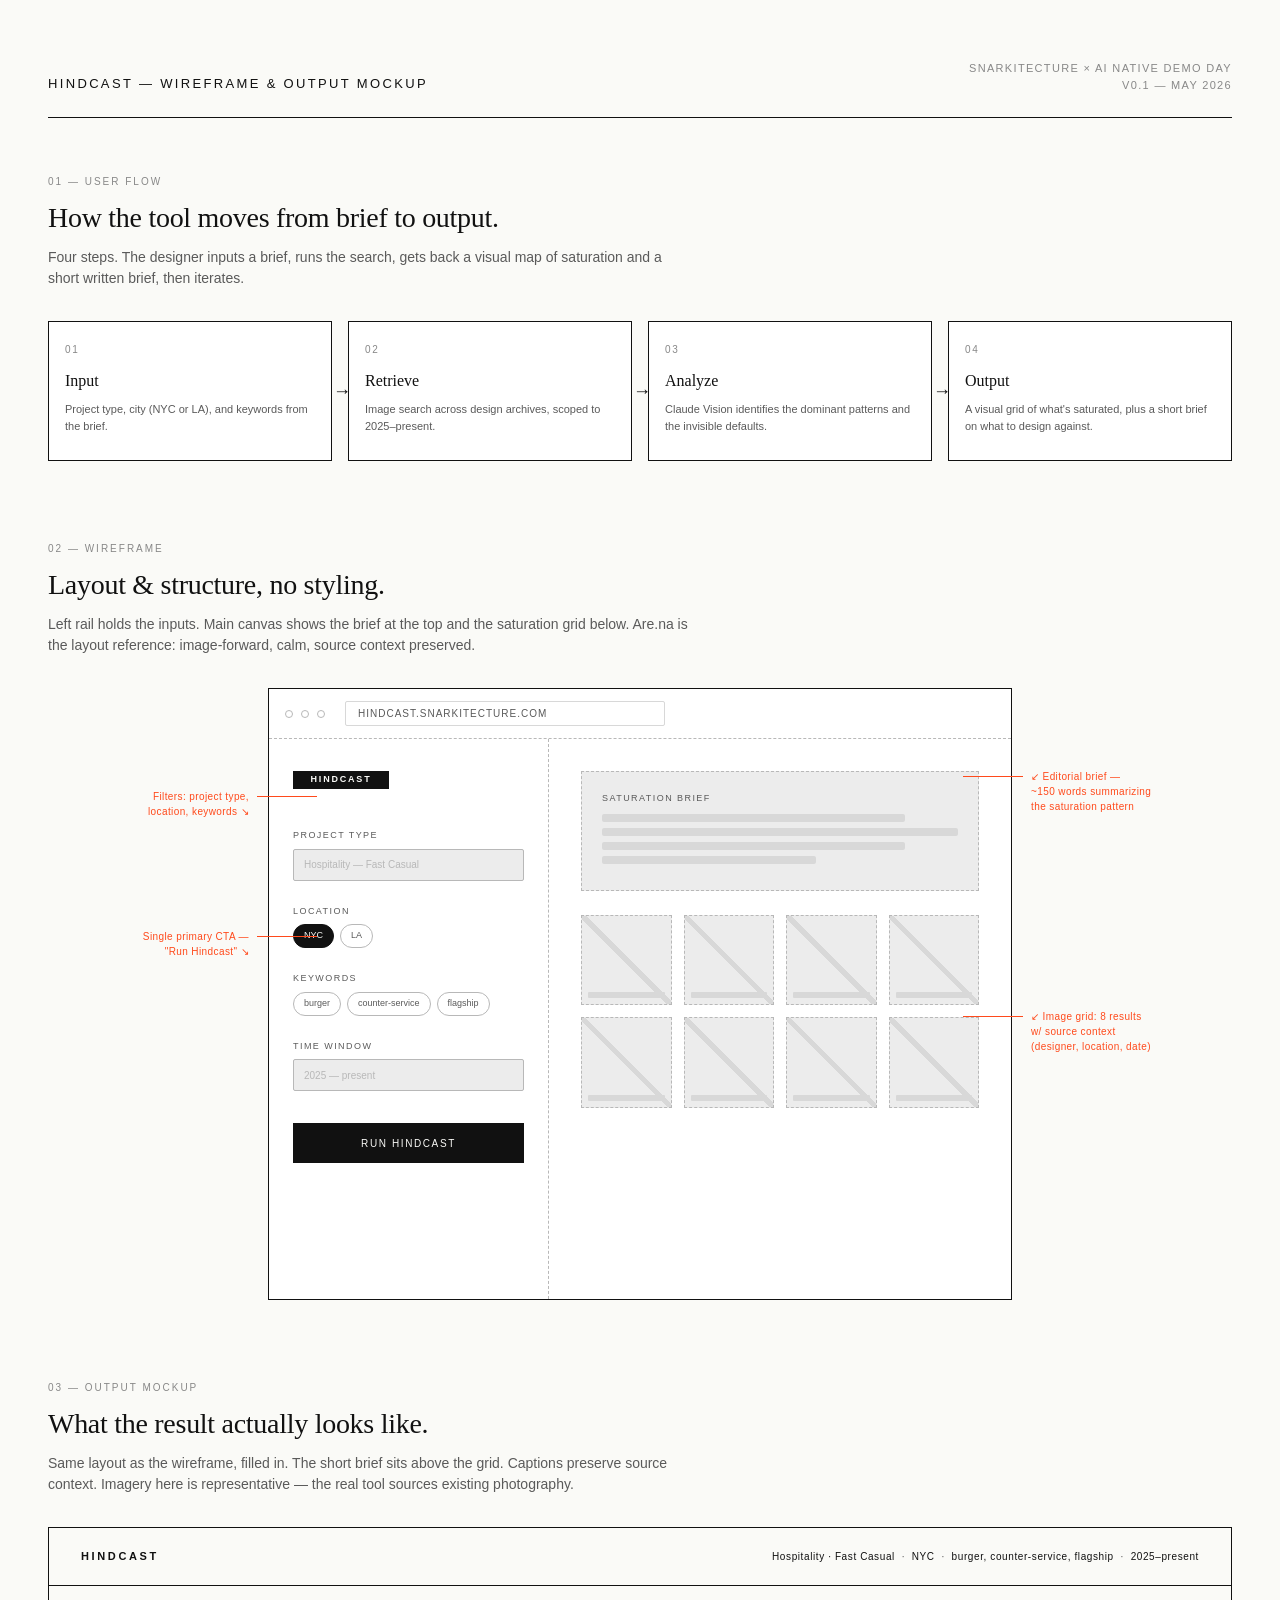
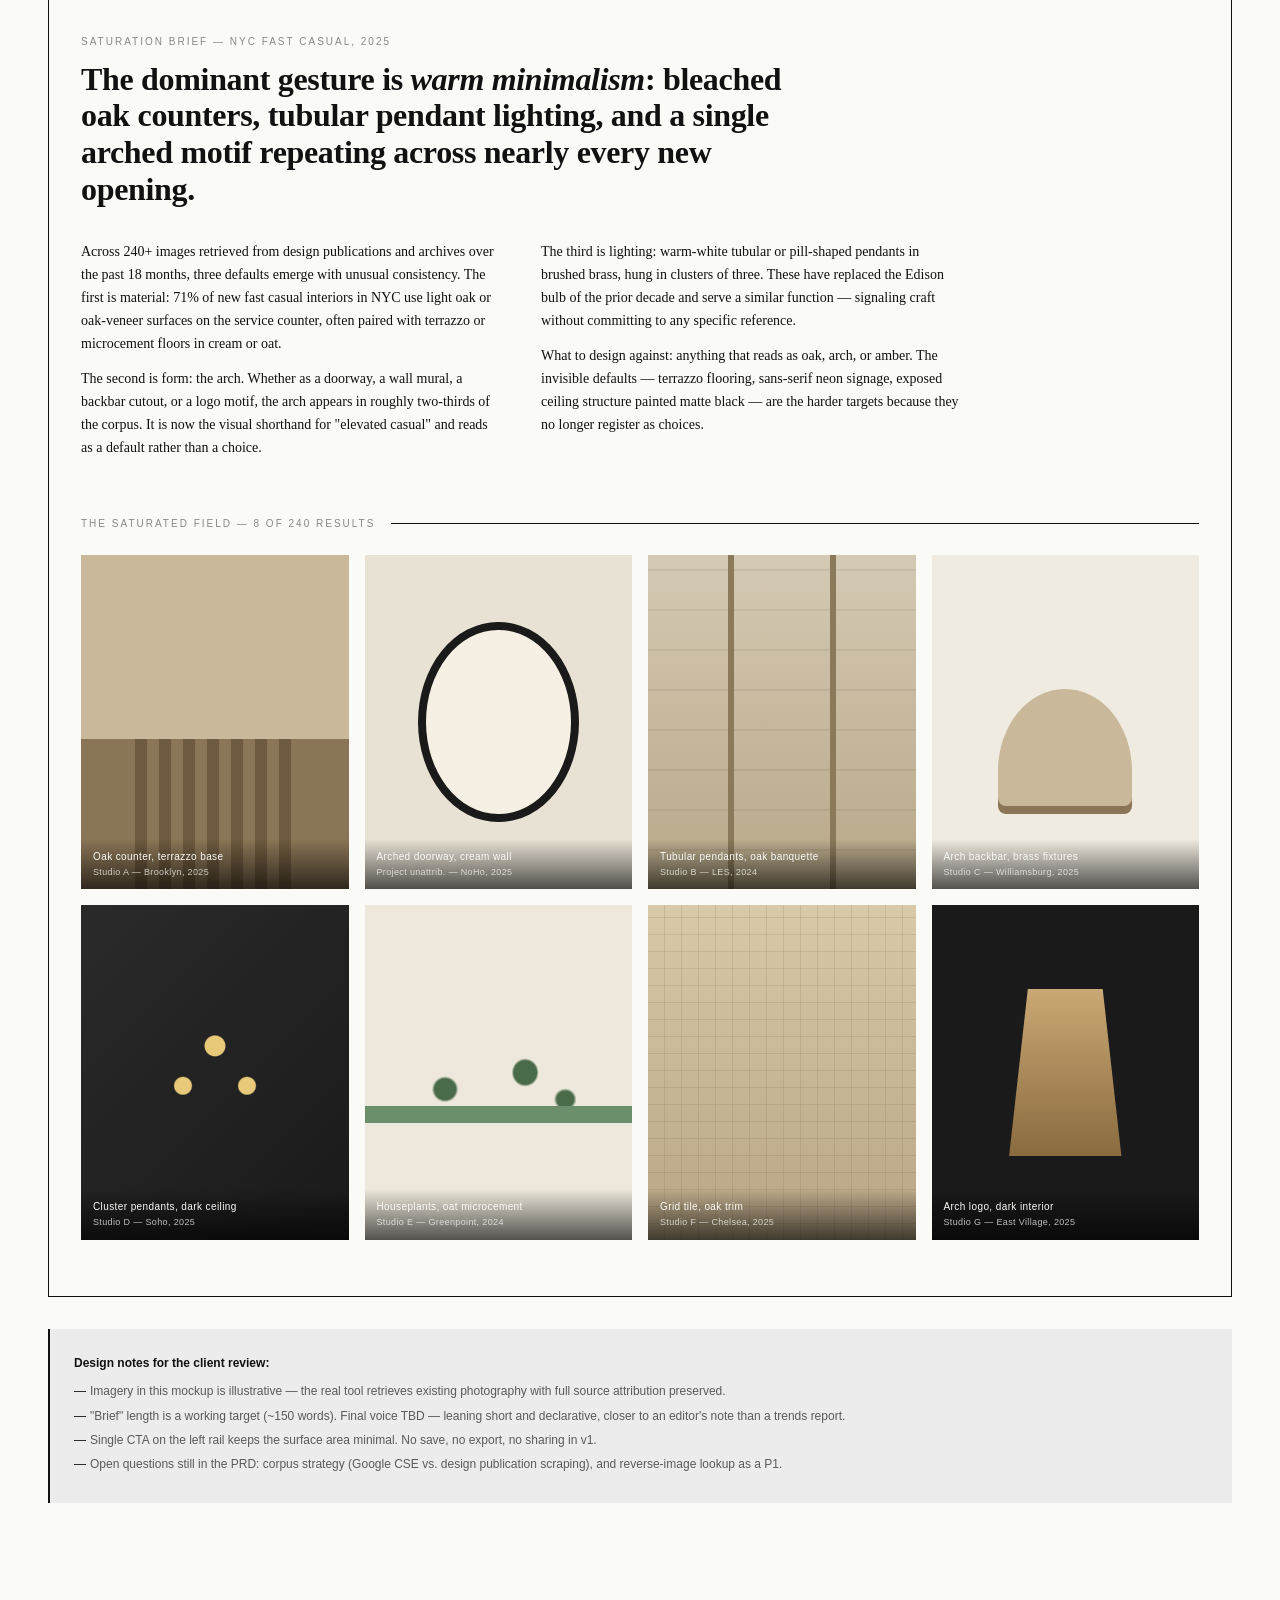
==== docs/wireframe.html @ 5408ac66 "feat: scaffold React/Vite frontend and add wireframe doc - Vite + TypeScript project in frontend/ - " ====
<!DOCTYPE html>
<html lang="en">
<head>
<meta charset="UTF-8">
<meta name="viewport" content="width=device-width, initial-scale=1.0">
<title>Hindcast — Wireframe & Output Mockup</title>
<style>
  :root {
    --ink: #111;
    --paper: #fafaf7;
    --line: #111;
    --muted: #888;
    --grey-1: #ececec;
    --grey-2: #d8d8d8;
    --grey-3: #b8b8b8;
    --grey-4: #5a5a5a;
    --accent: #ff4a1c;
  }

  * { box-sizing: border-box; margin: 0; padding: 0; }

  body {
    font-family: 'Times New Roman', Times, serif;
    background: var(--paper);
    color: var(--ink);
    line-height: 1.5;
    padding: 60px 48px 120px;
    max-width: 1280px;
    margin: 0 auto;
  }

  /* Document header */
  .doc-header {
    border-bottom: 1px solid var(--ink);
    padding-bottom: 24px;
    margin-bottom: 56px;
    display: flex;
    justify-content: space-between;
    align-items: flex-end;
  }

  .doc-title {
    font-size: 13px;
    text-transform: uppercase;
    letter-spacing: 0.18em;
    font-family: 'Helvetica Neue', Helvetica, Arial, sans-serif;
  }

  .doc-meta {
    font-size: 11px;
    text-transform: uppercase;
    letter-spacing: 0.12em;
    color: var(--muted);
    font-family: 'Helvetica Neue', Helvetica, Arial, sans-serif;
    text-align: right;
  }

  /* Section header */
  .section {
    margin-bottom: 80px;
  }

  .section-label {
    font-family: 'Helvetica Neue', Helvetica, Arial, sans-serif;
    font-size: 10px;
    text-transform: uppercase;
    letter-spacing: 0.2em;
    color: var(--muted);
    margin-bottom: 8px;
  }

  .section-title {
    font-size: 28px;
    font-weight: 400;
    margin-bottom: 8px;
    letter-spacing: -0.01em;
  }

  .section-desc {
    font-size: 14px;
    color: var(--grey-4);
    margin-bottom: 32px;
    max-width: 640px;
    font-family: 'Helvetica Neue', Helvetica, Arial, sans-serif;
  }

  /* ============ WIREFRAME (low-fi) ============ */
  .wireframe {
    border: 1px solid var(--ink);
    background: #fff;
    position: relative;
  }

  .wf-chrome {
    padding: 12px 16px;
    border-bottom: 1px dashed var(--grey-3);
    display: flex;
    align-items: center;
    gap: 8px;
    font-family: 'Helvetica Neue', Helvetica, Arial, sans-serif;
    font-size: 10px;
    color: var(--muted);
    letter-spacing: 0.1em;
    text-transform: uppercase;
  }

  .wf-dot {
    width: 8px;
    height: 8px;
    border: 1px solid var(--grey-3);
    border-radius: 50%;
  }

  .wf-url {
    margin-left: 12px;
    padding: 4px 12px;
    border: 1px solid var(--grey-2);
    border-radius: 2px;
    color: var(--grey-4);
    flex: 1;
    max-width: 320px;
  }

  .wf-body {
    display: grid;
    grid-template-columns: 280px 1fr;
    min-height: 560px;
  }

  /* Sidebar */
  .wf-sidebar {
    border-right: 1px dashed var(--grey-3);
    padding: 32px 24px;
  }

  .wf-logo {
    width: 96px;
    height: 18px;
    background: var(--ink);
    margin-bottom: 40px;
    position: relative;
  }

  .wf-logo::after {
    content: 'HINDCAST';
    position: absolute;
    inset: 0;
    display: flex;
    align-items: center;
    justify-content: center;
    color: var(--paper);
    font-family: 'Helvetica Neue', Helvetica, Arial, sans-serif;
    font-size: 9px;
    letter-spacing: 0.2em;
    font-weight: 700;
  }

  .wf-field {
    margin-bottom: 24px;
  }

  .wf-label {
    font-family: 'Helvetica Neue', Helvetica, Arial, sans-serif;
    font-size: 9px;
    text-transform: uppercase;
    letter-spacing: 0.16em;
    color: var(--grey-4);
    margin-bottom: 6px;
  }

  .wf-input {
    height: 32px;
    border: 1px solid var(--grey-3);
    background: var(--grey-1);
    border-radius: 2px;
    display: flex;
    align-items: center;
    padding: 0 10px;
    font-family: 'Helvetica Neue', Helvetica, Arial, sans-serif;
    font-size: 10px;
    color: var(--grey-3);
  }

  .wf-pills {
    display: flex;
    gap: 6px;
    flex-wrap: wrap;
  }

  .wf-pill {
    height: 24px;
    padding: 0 10px;
    border: 1px solid var(--grey-3);
    border-radius: 12px;
    display: flex;
    align-items: center;
    font-family: 'Helvetica Neue', Helvetica, Arial, sans-serif;
    font-size: 9px;
    color: var(--grey-4);
    background: #fff;
  }

  .wf-pill.active {
    background: var(--ink);
    color: var(--paper);
    border-color: var(--ink);
  }

  .wf-button {
    margin-top: 32px;
    height: 40px;
    background: var(--ink);
    color: var(--paper);
    display: flex;
    align-items: center;
    justify-content: center;
    font-family: 'Helvetica Neue', Helvetica, Arial, sans-serif;
    font-size: 10px;
    text-transform: uppercase;
    letter-spacing: 0.16em;
  }

  /* Main canvas */
  .wf-main {
    padding: 32px;
  }

  .wf-brief {
    border: 1px dashed var(--grey-3);
    background: var(--grey-1);
    padding: 20px;
    margin-bottom: 24px;
  }

  .wf-brief-label {
    font-family: 'Helvetica Neue', Helvetica, Arial, sans-serif;
    font-size: 9px;
    text-transform: uppercase;
    letter-spacing: 0.16em;
    color: var(--grey-4);
    margin-bottom: 8px;
  }

  .wf-line {
    height: 8px;
    background: var(--grey-2);
    border-radius: 2px;
    margin-bottom: 6px;
  }

  .wf-line.short { width: 60%; }
  .wf-line.med { width: 85%; }

  .wf-grid {
    display: grid;
    grid-template-columns: repeat(4, 1fr);
    gap: 12px;
  }

  .wf-tile {
    aspect-ratio: 1 / 1;
    background: var(--grey-1);
    border: 1px dashed var(--grey-3);
    position: relative;
    display: flex;
    align-items: center;
    justify-content: center;
  }

  .wf-tile::before {
    content: '';
    position: absolute;
    inset: 0;
    background-image: linear-gradient(45deg, transparent 48%, var(--grey-2) 48%, var(--grey-2) 52%, transparent 52%);
  }

  .wf-tile-caption {
    position: absolute;
    bottom: 6px;
    left: 6px;
    right: 6px;
    height: 6px;
    background: var(--grey-2);
    border-radius: 1px;
    z-index: 1;
  }

  /* Annotations */
  .annotation {
    position: absolute;
    font-family: 'Helvetica Neue', Helvetica, Arial, sans-serif;
    font-size: 10px;
    color: var(--accent);
    letter-spacing: 0.04em;
    pointer-events: none;
  }

  .annotation::before {
    content: '';
    position: absolute;
    background: var(--accent);
  }

  .ann-1 {
    top: 100px;
    left: -180px;
    width: 160px;
    text-align: right;
  }

  .ann-1::before {
    width: 60px;
    height: 1px;
    right: -68px;
    top: 7px;
  }

  .ann-2 {
    top: 240px;
    left: -180px;
    width: 160px;
    text-align: right;
  }

  .ann-2::before {
    width: 60px;
    height: 1px;
    right: -68px;
    top: 7px;
  }

  .ann-3 {
    top: 80px;
    right: -200px;
    width: 180px;
  }

  .ann-3::before {
    width: 60px;
    height: 1px;
    left: -68px;
    top: 7px;
  }

  .ann-4 {
    top: 320px;
    right: -200px;
    width: 180px;
  }

  .ann-4::before {
    width: 60px;
    height: 1px;
    left: -68px;
    top: 7px;
  }

  .wireframe-wrap {
    position: relative;
    padding: 0 220px;
  }

  /* ============ FLOW DIAGRAM ============ */
  .flow {
    display: grid;
    grid-template-columns: repeat(4, 1fr);
    gap: 16px;
    margin-bottom: 24px;
  }

  .flow-step {
    border: 1px solid var(--ink);
    padding: 20px 16px;
    background: #fff;
    position: relative;
    min-height: 140px;
  }

  .flow-num {
    font-family: 'Helvetica Neue', Helvetica, Arial, sans-serif;
    font-size: 10px;
    letter-spacing: 0.16em;
    color: var(--muted);
    margin-bottom: 12px;
  }

  .flow-title {
    font-size: 16px;
    margin-bottom: 8px;
    font-weight: 400;
  }

  .flow-desc {
    font-family: 'Helvetica Neue', Helvetica, Arial, sans-serif;
    font-size: 11px;
    color: var(--grey-4);
    line-height: 1.5;
  }

  .flow-step:not(:last-child)::after {
    content: '→';
    position: absolute;
    right: -14px;
    top: 50%;
    transform: translateY(-50%);
    font-size: 18px;
    background: var(--paper);
    width: 12px;
    text-align: center;
    z-index: 1;
    color: var(--ink);
  }

  /* ============ MOCKUP (hi-fi output) ============ */
  .mockup {
    border: 1px solid var(--ink);
    background: var(--paper);
  }

  .mock-header {
    display: flex;
    justify-content: space-between;
    align-items: center;
    padding: 20px 32px;
    border-bottom: 1px solid var(--ink);
  }

  .mock-logo {
    font-family: 'Helvetica Neue', Helvetica, Arial, sans-serif;
    font-size: 11px;
    letter-spacing: 0.24em;
    font-weight: 700;
  }

  .mock-query {
    font-family: 'Helvetica Neue', Helvetica, Arial, sans-serif;
    font-size: 10px;
    color: var(--grey-4);
    letter-spacing: 0.06em;
  }

  .mock-query span {
    color: var(--ink);
  }

  .mock-body {
    padding: 48px 32px 56px;
  }

  .mock-eyebrow {
    font-family: 'Helvetica Neue', Helvetica, Arial, sans-serif;
    font-size: 10px;
    text-transform: uppercase;
    letter-spacing: 0.2em;
    color: var(--muted);
    margin-bottom: 12px;
  }

  .mock-headline {
    font-size: 32px;
    line-height: 1.15;
    max-width: 720px;
    margin-bottom: 32px;
    letter-spacing: -0.01em;
  }

  .mock-headline em {
    font-style: italic;
  }

  .mock-brief {
    columns: 2;
    column-gap: 40px;
    font-size: 14px;
    line-height: 1.65;
    color: var(--ink);
    margin-bottom: 56px;
    max-width: 880px;
  }

  .mock-brief p {
    margin-bottom: 12px;
    break-inside: avoid;
  }

  .mock-divider {
    display: flex;
    align-items: center;
    gap: 16px;
    margin-bottom: 24px;
  }

  .mock-divider-label {
    font-family: 'Helvetica Neue', Helvetica, Arial, sans-serif;
    font-size: 10px;
    text-transform: uppercase;
    letter-spacing: 0.2em;
    color: var(--muted);
    white-space: nowrap;
  }

  .mock-divider-line {
    flex: 1;
    height: 1px;
    background: var(--ink);
  }

  .mock-grid {
    display: grid;
    grid-template-columns: repeat(4, 1fr);
    gap: 16px;
  }

  .mock-tile {
    aspect-ratio: 4 / 5;
    position: relative;
    overflow: hidden;
    background: var(--grey-1);
  }

  .mock-tile-img {
    position: absolute;
    inset: 0;
  }

  /* Synthetic "saturation" images - representative architectural defaults */
  .tile-1 .mock-tile-img {
    background:
      linear-gradient(180deg, #c9b89a 0%, #c9b89a 55%, #8a7556 55%, #8a7556 100%),
      #c9b89a;
  }
  .tile-1 .mock-tile-img::after {
    content: '';
    position: absolute;
    bottom: 0; left: 20%; right: 20%; top: 55%;
    background: repeating-linear-gradient(90deg, #6e5a3e 0 12px, #8a7556 12px 24px);
  }

  .tile-2 .mock-tile-img {
    background: #e8e2d4;
  }
  .tile-2 .mock-tile-img::after {
    content: '';
    position: absolute;
    inset: 20%;
    border: 8px solid #1a1a1a;
    border-radius: 50%;
    background: #f5f0e3;
  }

  .tile-3 .mock-tile-img {
    background: linear-gradient(180deg, #d4c9b3 0%, #b8a888 100%);
  }
  .tile-3 .mock-tile-img::after {
    content: '';
    position: absolute;
    inset: 0;
    background:
      linear-gradient(90deg, transparent 30%, #8a7a5a 30%, #8a7a5a 32%, transparent 32%, transparent 68%, #8a7a5a 68%, #8a7a5a 70%, transparent 70%),
      repeating-linear-gradient(0deg, transparent 0 38px, rgba(0,0,0,0.06) 38px 40px);
  }

  .tile-4 .mock-tile-img {
    background: #f0ebe0;
  }
  .tile-4 .mock-tile-img::after {
    content: '';
    position: absolute;
    bottom: 25%; left: 25%; right: 25%; top: 40%;
    background: #c9b89a;
    border-radius: 50% 50% 8px 8px / 70% 70% 8px 8px;
    box-shadow: 0 8px 0 #8a7556;
  }

  .tile-5 .mock-tile-img {
    background: linear-gradient(135deg, #2a2a2a 0%, #1a1a1a 100%);
  }
  .tile-5 .mock-tile-img::after {
    content: '';
    position: absolute;
    inset: 30% 20%;
    background:
      radial-gradient(circle at 50% 30%, #e8c97a 0%, #e8c97a 8%, transparent 9%),
      radial-gradient(circle at 30% 60%, #e8c97a 0%, #e8c97a 6%, transparent 7%),
      radial-gradient(circle at 70% 60%, #e8c97a 0%, #e8c97a 6%, transparent 7%);
  }

  .tile-6 .mock-tile-img {
    background: #ede8db;
  }
  .tile-6 .mock-tile-img::after {
    content: '';
    position: absolute;
    inset: 0;
    background:
      linear-gradient(180deg, transparent 60%, #6b8e6b 60%, #6b8e6b 65%, transparent 65%),
      radial-gradient(ellipse at 30% 55%, #4a6b4a 0%, #4a6b4a 4%, transparent 5%),
      radial-gradient(ellipse at 60% 50%, #4a6b4a 0%, #4a6b4a 5%, transparent 6%),
      radial-gradient(ellipse at 75% 58%, #4a6b4a 0%, #4a6b4a 3%, transparent 4%);
  }

  .tile-7 .mock-tile-img {
    background: linear-gradient(180deg, #d8c9a8 0%, #b8a585 100%);
  }
  .tile-7 .mock-tile-img::after {
    content: '';
    position: absolute;
    inset: 0;
    background:
      repeating-linear-gradient(90deg, transparent 0 16px, rgba(110, 90, 62, 0.15) 16px 17px),
      repeating-linear-gradient(0deg, transparent 0 16px, rgba(110, 90, 62, 0.15) 16px 17px);
  }

  .tile-8 .mock-tile-img {
    background: #1a1a1a;
  }
  .tile-8 .mock-tile-img::after {
    content: '';
    position: absolute;
    inset: 25% 15%;
    background:
      linear-gradient(180deg, #c9a875 0%, #8a6b3e 100%);
    clip-path: polygon(20% 100%, 80% 100%, 70% 0%, 30% 0%);
  }

  .mock-caption {
    position: absolute;
    bottom: 0; left: 0; right: 0;
    padding: 10px 12px;
    background: linear-gradient(180deg, transparent 0%, rgba(0,0,0,0.65) 100%);
    color: var(--paper);
    font-family: 'Helvetica Neue', Helvetica, Arial, sans-serif;
  }

  .mock-caption-title {
    font-size: 10px;
    letter-spacing: 0.04em;
    margin-bottom: 2px;
  }

  .mock-caption-meta {
    font-size: 9px;
    opacity: 0.75;
    letter-spacing: 0.04em;
  }

  /* Notes */
  .notes {
    margin-top: 32px;
    padding: 24px;
    border-left: 2px solid var(--ink);
    background: var(--grey-1);
    font-family: 'Helvetica Neue', Helvetica, Arial, sans-serif;
    font-size: 12px;
    line-height: 1.7;
    color: var(--grey-4);
  }

  .notes b {
    color: var(--ink);
    font-weight: 600;
  }

  .notes ul {
    list-style: none;
    margin-top: 8px;
  }

  .notes li {
    padding-left: 16px;
    position: relative;
    margin-bottom: 4px;
  }

  .notes li::before {
    content: '—';
    position: absolute;
    left: 0;
    color: var(--ink);
  }

  @media (max-width: 880px) {
    body { padding: 32px 20px 80px; }
    .wireframe-wrap { padding: 0; }
    .annotation { display: none; }
    .wf-body { grid-template-columns: 1fr; }
    .wf-sidebar { border-right: none; border-bottom: 1px dashed var(--grey-3); }
    .wf-grid, .mock-grid { grid-template-columns: repeat(2, 1fr); }
    .flow { grid-template-columns: 1fr; }
    .flow-step:not(:last-child)::after { content: '↓'; right: 50%; top: auto; bottom: -22px; transform: translateX(50%); }
    .mock-brief { columns: 1; }
    .mock-headline { font-size: 22px; }
  }
</style>
</head>
<body>

<header class="doc-header">
  <div class="doc-title">Hindcast — Wireframe &amp; Output Mockup</div>
  <div class="doc-meta">
    Snarkitecture × AI Native Demo Day<br>
    v0.1 — May 2026
  </div>
</header>

<!-- ============ FLOW ============ -->
<section class="section">
  <div class="section-label">01 — User Flow</div>
  <h2 class="section-title">How the tool moves from brief to output.</h2>
  <p class="section-desc">Four steps. The designer inputs a brief, runs the search, gets back a visual map of saturation and a short written brief, then iterates.</p>

  <div class="flow">
    <div class="flow-step">
      <div class="flow-num">01</div>
      <div class="flow-title">Input</div>
      <div class="flow-desc">Project type, city (NYC or LA), and keywords from the brief.</div>
    </div>
    <div class="flow-step">
      <div class="flow-num">02</div>
      <div class="flow-title">Retrieve</div>
      <div class="flow-desc">Image search across design archives, scoped to 2025–present.</div>
    </div>
    <div class="flow-step">
      <div class="flow-num">03</div>
      <div class="flow-title">Analyze</div>
      <div class="flow-desc">Claude Vision identifies the dominant patterns and the invisible defaults.</div>
    </div>
    <div class="flow-step">
      <div class="flow-num">04</div>
      <div class="flow-title">Output</div>
      <div class="flow-desc">A visual grid of what's saturated, plus a short brief on what to design against.</div>
    </div>
  </div>
</section>

<!-- ============ WIREFRAME ============ -->
<section class="section">
  <div class="section-label">02 — Wireframe</div>
  <h2 class="section-title">Layout &amp; structure, no styling.</h2>
  <p class="section-desc">Left rail holds the inputs. Main canvas shows the brief at the top and the saturation grid below. Are.na is the layout reference: image-forward, calm, source context preserved.</p>

  <div class="wireframe-wrap">
    <div class="wireframe">
      <div class="wf-chrome">
        <span class="wf-dot"></span>
        <span class="wf-dot"></span>
        <span class="wf-dot"></span>
        <span class="wf-url">hindcast.snarkitecture.com</span>
      </div>

      <div class="wf-body">
        <aside class="wf-sidebar">
          <div class="wf-logo"></div>

          <div class="wf-field">
            <div class="wf-label">Project Type</div>
            <div class="wf-input">Hospitality — Fast Casual</div>
          </div>

          <div class="wf-field">
            <div class="wf-label">Location</div>
            <div class="wf-pills">
              <span class="wf-pill active">NYC</span>
              <span class="wf-pill">LA</span>
            </div>
          </div>

          <div class="wf-field">
            <div class="wf-label">Keywords</div>
            <div class="wf-pills">
              <span class="wf-pill">burger</span>
              <span class="wf-pill">counter-service</span>
              <span class="wf-pill">flagship</span>
            </div>
          </div>

          <div class="wf-field">
            <div class="wf-label">Time Window</div>
            <div class="wf-input">2025 — present</div>
          </div>

          <div class="wf-button">Run Hindcast</div>
        </aside>

        <main class="wf-main">
          <div class="wf-brief">
            <div class="wf-brief-label">Saturation Brief</div>
            <div class="wf-line med"></div>
            <div class="wf-line"></div>
            <div class="wf-line med"></div>
            <div class="wf-line short"></div>
          </div>

          <div class="wf-grid">
            <div class="wf-tile"><div class="wf-tile-caption"></div></div>
            <div class="wf-tile"><div class="wf-tile-caption"></div></div>
            <div class="wf-tile"><div class="wf-tile-caption"></div></div>
            <div class="wf-tile"><div class="wf-tile-caption"></div></div>
            <div class="wf-tile"><div class="wf-tile-caption"></div></div>
            <div class="wf-tile"><div class="wf-tile-caption"></div></div>
            <div class="wf-tile"><div class="wf-tile-caption"></div></div>
            <div class="wf-tile"><div class="wf-tile-caption"></div></div>
          </div>
        </main>
      </div>

      <!-- Annotations -->
      <div class="annotation ann-1">Filters: project type,<br>location, keywords ↘</div>
      <div class="annotation ann-2">Single primary CTA —<br>"Run Hindcast" ↘</div>
      <div class="annotation ann-3">↙ Editorial brief —<br>~150 words summarizing<br>the saturation pattern</div>
      <div class="annotation ann-4">↙ Image grid: 8 results<br>w/ source context<br>(designer, location, date)</div>
    </div>
  </div>
</section>

<!-- ============ MOCKUP ============ -->
<section class="section">
  <div class="section-label">03 — Output Mockup</div>
  <h2 class="section-title">What the result actually looks like.</h2>
  <p class="section-desc">Same layout as the wireframe, filled in. The short brief sits above the grid. Captions preserve source context. Imagery here is representative — the real tool sources existing photography.</p>

  <div class="mockup">
    <div class="mock-header">
      <div class="mock-logo">HINDCAST</div>
      <div class="mock-query">
        <span>Hospitality · Fast Casual</span> &nbsp;·&nbsp;
        <span>NYC</span> &nbsp;·&nbsp;
        <span>burger, counter-service, flagship</span> &nbsp;·&nbsp;
        <span>2025–present</span>
      </div>
    </div>

    <div class="mock-body">
      <div class="mock-eyebrow">Saturation Brief — NYC Fast Casual, 2025</div>
      <h3 class="mock-headline">
        The dominant gesture is <em>warm minimalism</em>: bleached oak counters, tubular pendant lighting, and a single arched motif repeating across nearly every new opening.
      </h3>

      <div class="mock-brief">
        <p>Across 240+ images retrieved from design publications and archives over the past 18 months, three defaults emerge with unusual consistency. The first is material: 71% of new fast casual interiors in NYC use light oak or oak-veneer surfaces on the service counter, often paired with terrazzo or microcement floors in cream or oat.</p>
        <p>The second is form: the arch. Whether as a doorway, a wall mural, a backbar cutout, or a logo motif, the arch appears in roughly two-thirds of the corpus. It is now the visual shorthand for "elevated casual" and reads as a default rather than a choice.</p>
        <p>The third is lighting: warm-white tubular or pill-shaped pendants in brushed brass, hung in clusters of three. These have replaced the Edison bulb of the prior decade and serve a similar function — signaling craft without committing to any specific reference.</p>
        <p>What to design against: anything that reads as oak, arch, or amber. The invisible defaults — terrazzo flooring, sans-serif neon signage, exposed ceiling structure painted matte black — are the harder targets because they no longer register as choices.</p>
      </div>

      <div class="mock-divider">
        <span class="mock-divider-label">The Saturated Field — 8 of 240 results</span>
        <span class="mock-divider-line"></span>
      </div>

      <div class="mock-grid">
        <div class="mock-tile tile-1">
          <div class="mock-tile-img"></div>
          <div class="mock-caption">
            <div class="mock-caption-title">Oak counter, terrazzo base</div>
            <div class="mock-caption-meta">Studio A — Brooklyn, 2025</div>
          </div>
        </div>
        <div class="mock-tile tile-2">
          <div class="mock-tile-img"></div>
          <div class="mock-caption">
            <div class="mock-caption-title">Arched doorway, cream wall</div>
            <div class="mock-caption-meta">Project unattrib. — NoHo, 2025</div>
          </div>
        </div>
        <div class="mock-tile tile-3">
          <div class="mock-tile-img"></div>
          <div class="mock-caption">
            <div class="mock-caption-title">Tubular pendants, oak banquette</div>
            <div class="mock-caption-meta">Studio B — LES, 2024</div>
          </div>
        </div>
        <div class="mock-tile tile-4">
          <div class="mock-tile-img"></div>
          <div class="mock-caption">
            <div class="mock-caption-title">Arch backbar, brass fixtures</div>
            <div class="mock-caption-meta">Studio C — Williamsburg, 2025</div>
          </div>
        </div>
        <div class="mock-tile tile-5">
          <div class="mock-tile-img"></div>
          <div class="mock-caption">
            <div class="mock-caption-title">Cluster pendants, dark ceiling</div>
            <div class="mock-caption-meta">Studio D — Soho, 2025</div>
          </div>
        </div>
        <div class="mock-tile tile-6">
          <div class="mock-tile-img"></div>
          <div class="mock-caption">
            <div class="mock-caption-title">Houseplants, oat microcement</div>
            <div class="mock-caption-meta">Studio E — Greenpoint, 2024</div>
          </div>
        </div>
        <div class="mock-tile tile-7">
          <div class="mock-tile-img"></div>
          <div class="mock-caption">
            <div class="mock-caption-title">Grid tile, oak trim</div>
            <div class="mock-caption-meta">Studio F — Chelsea, 2025</div>
          </div>
        </div>
        <div class="mock-tile tile-8">
          <div class="mock-tile-img"></div>
          <div class="mock-caption">
            <div class="mock-caption-title">Arch logo, dark interior</div>
            <div class="mock-caption-meta">Studio G — East Village, 2025</div>
          </div>
        </div>
      </div>
    </div>
  </div>

  <div class="notes">
    <b>Design notes for the client review:</b>
    <ul>
      <li>Imagery in this mockup is illustrative — the real tool retrieves existing photography with full source attribution preserved.</li>
      <li>"Brief" length is a working target (~150 words). Final voice TBD — leaning short and declarative, closer to an editor's note than a trends report.</li>
      <li>Single CTA on the left rail keeps the surface area minimal. No save, no export, no sharing in v1.</li>
      <li>Open questions still in the PRD: corpus strategy (Google CSE vs. design publication scraping), and reverse-image lookup as a P1.</li>
    </ul>
  </div>
</section>

</body>
</html>
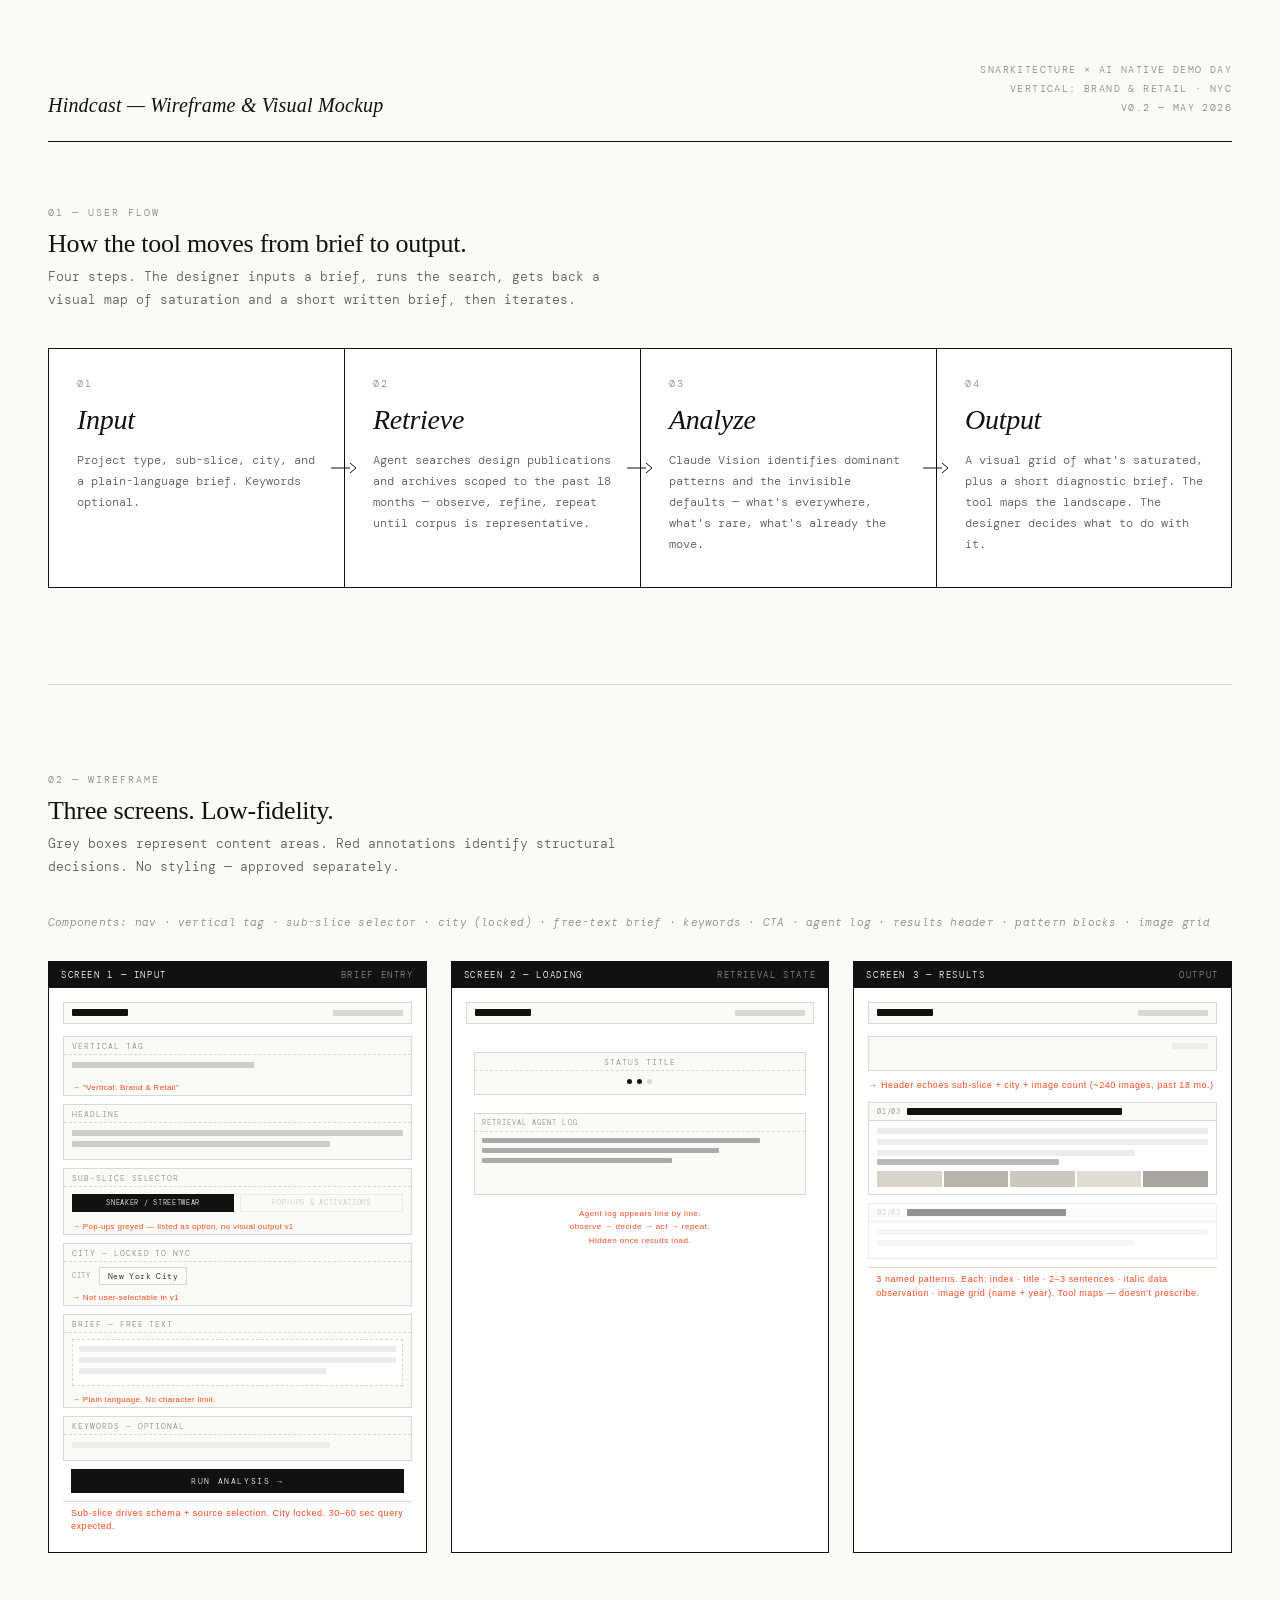
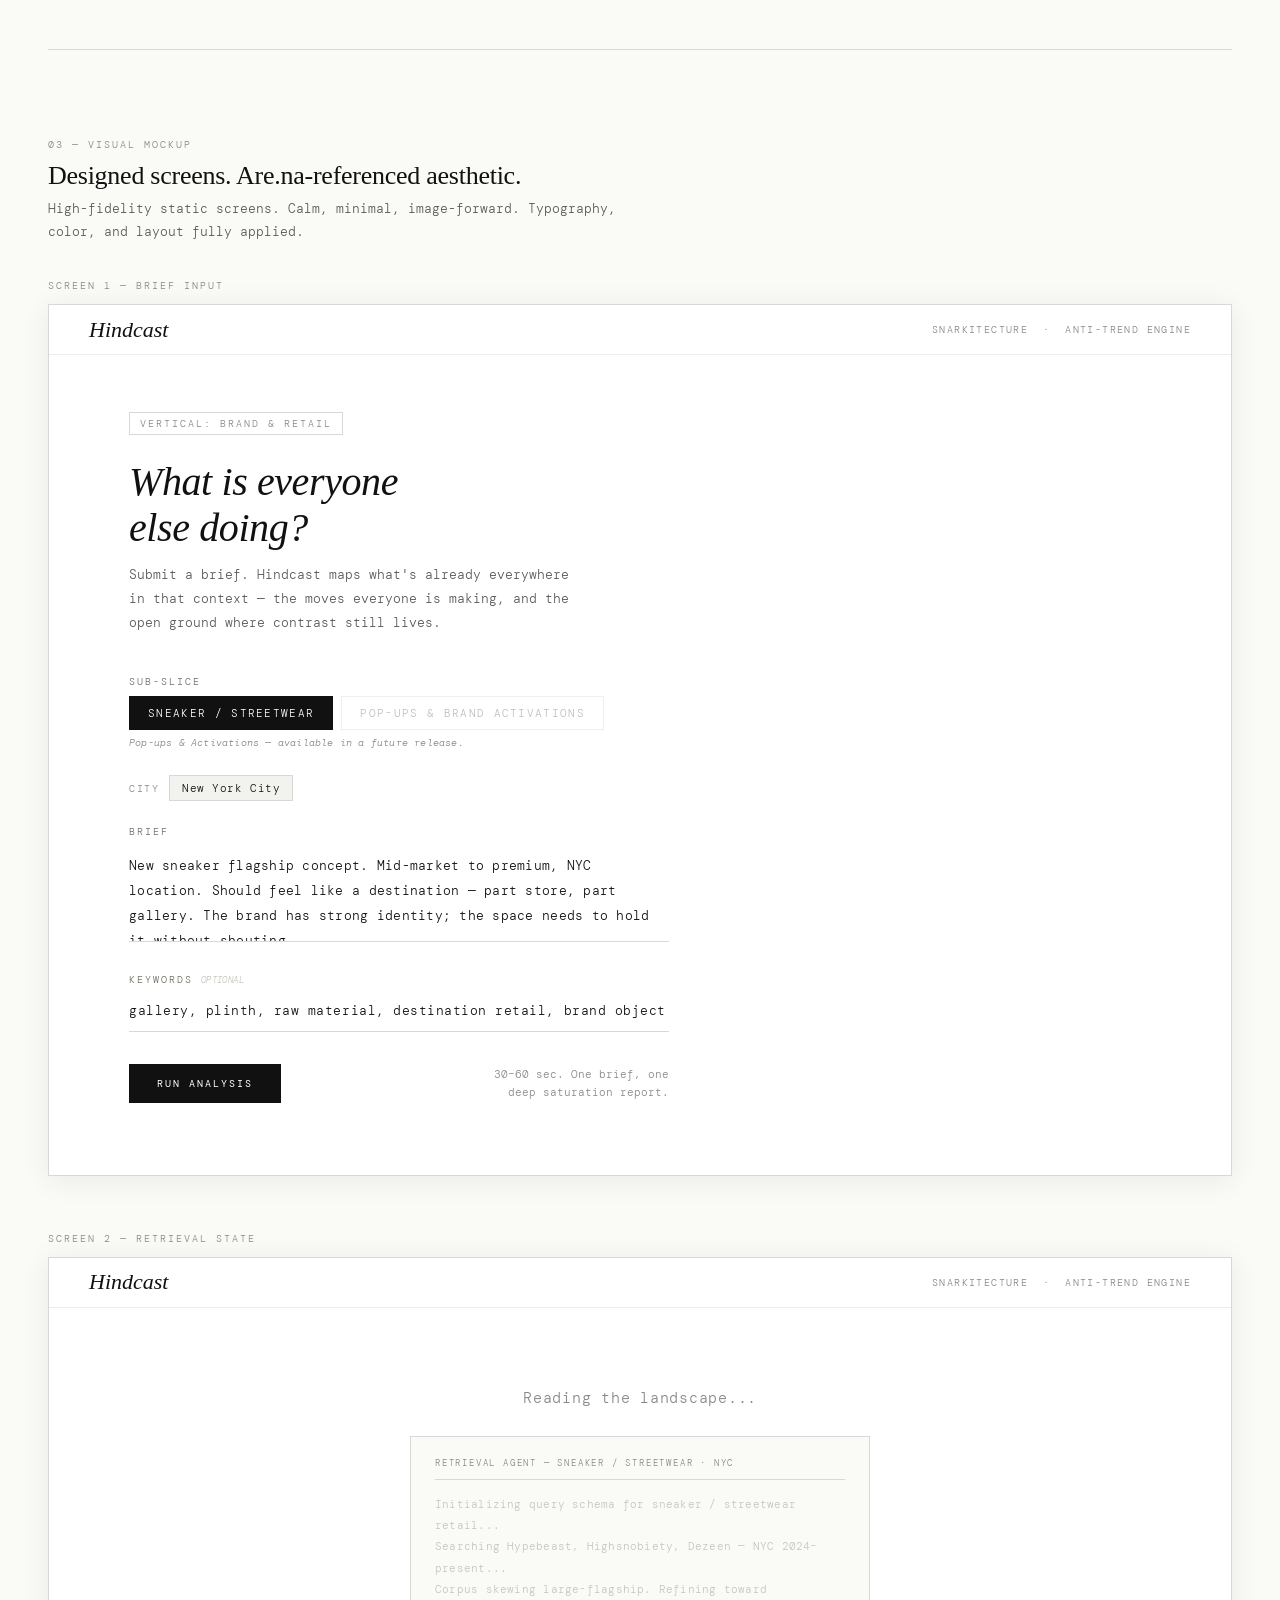
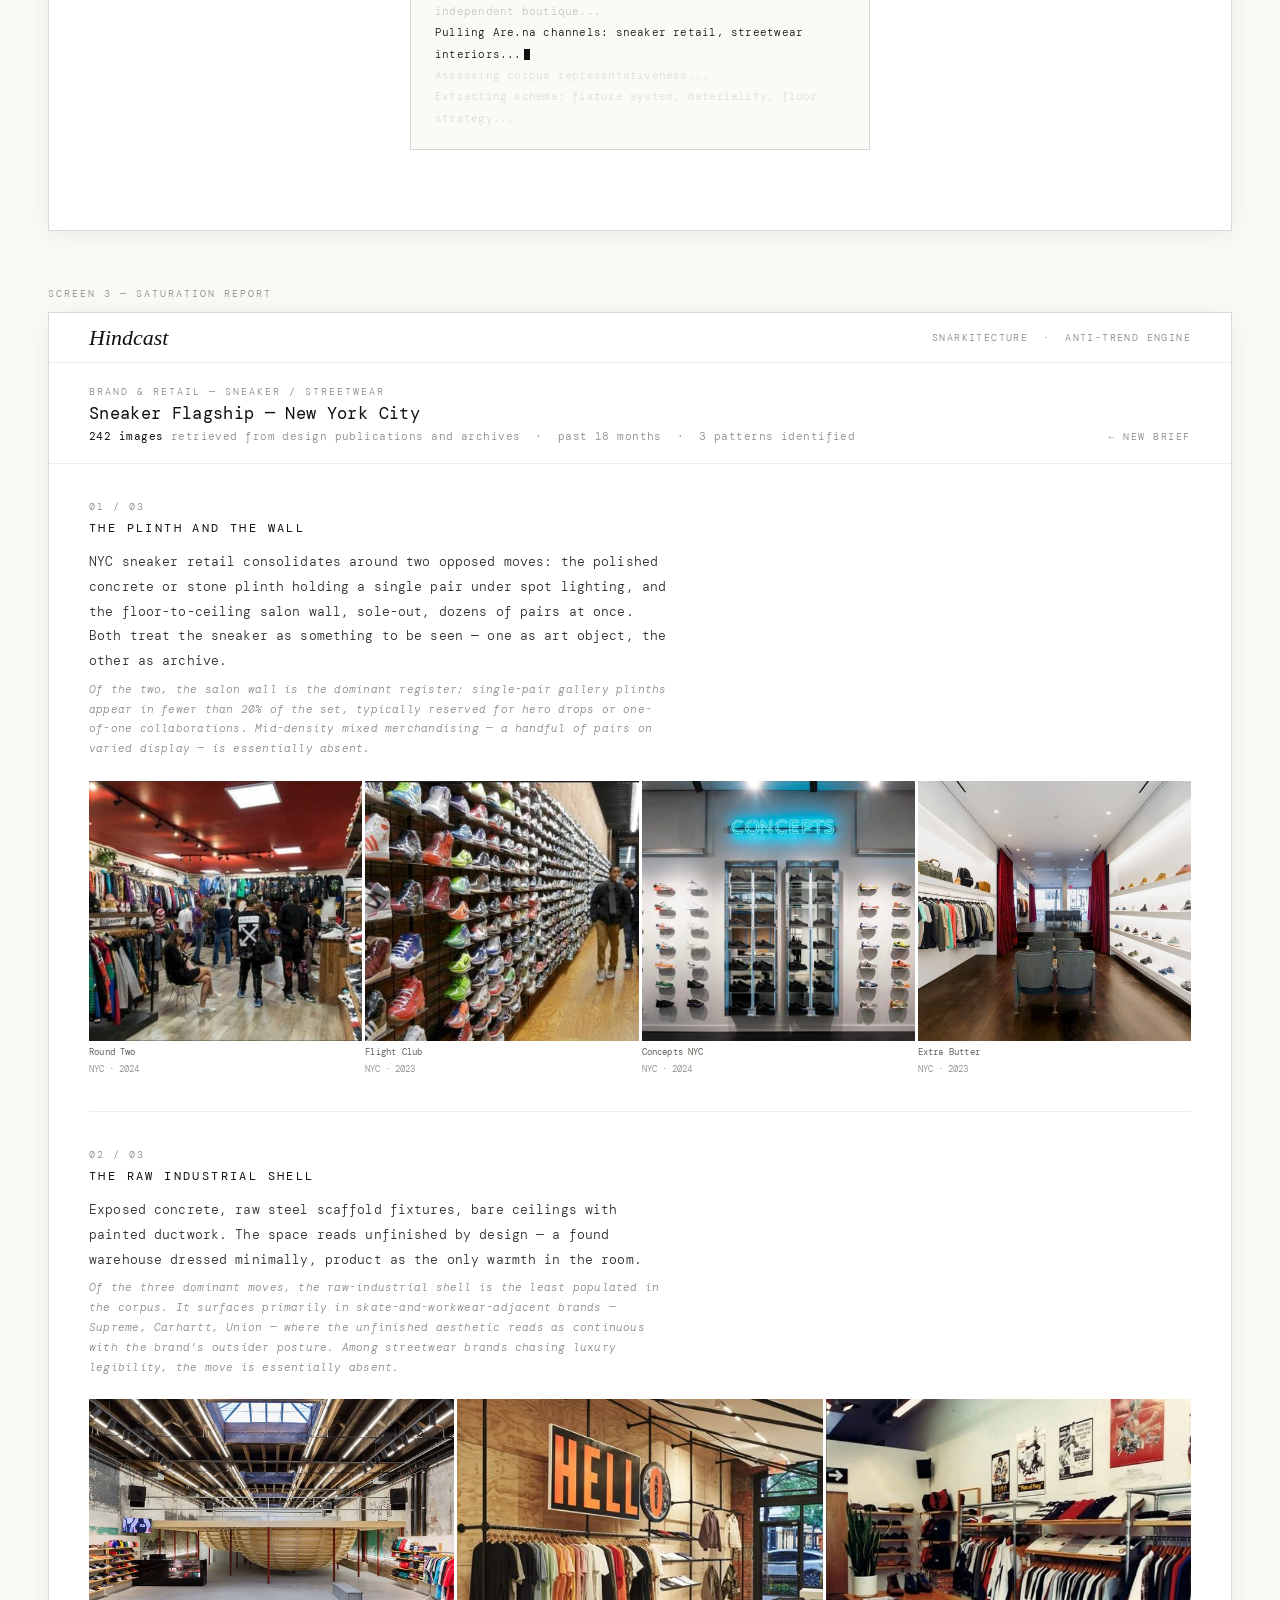
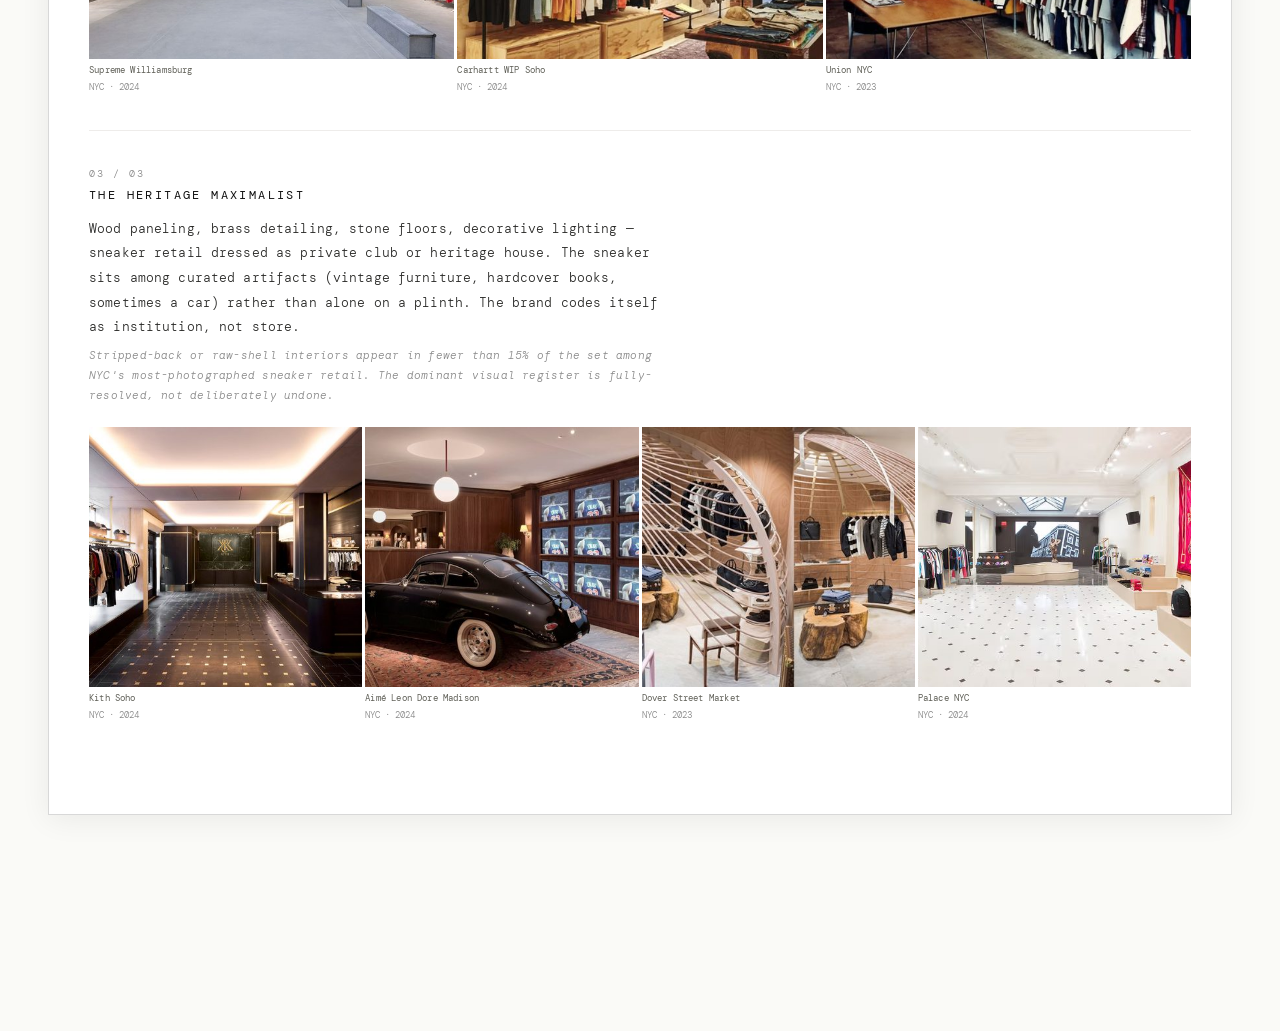
==== commit 913c84ab: "feat: build Phase 2 slice-1 frontend (brief → agent log → saturation report) - BriefForm, AgentLog, " ====
--- a/docs/wireframe.html
+++ b/docs/wireframe.html
@@ -3,922 +3,1069 @@
 <head>
 <meta charset="UTF-8">
 <meta name="viewport" content="width=device-width, initial-scale=1.0">
-<title>Hindcast — Wireframe & Output Mockup</title>
+<title>Hindcast — Wireframe & Visual Mockup</title>
+<link href="https://fonts.googleapis.com/css2?family=IM+Fell+English:ital@0;1&family=DM+Mono:ital,wght@0,300;0,400;1,300&display=swap" rel="stylesheet">
 <style>
-  :root {
-    --ink: #111;
-    --paper: #fafaf7;
-    --line: #111;
-    --muted: #888;
-    --grey-1: #ececec;
-    --grey-2: #d8d8d8;
-    --grey-3: #b8b8b8;
-    --grey-4: #5a5a5a;
-    --accent: #ff4a1c;
-  }
-
-  * { box-sizing: border-box; margin: 0; padding: 0; }
-
-  body {
-    font-family: 'Times New Roman', Times, serif;
-    background: var(--paper);
-    color: var(--ink);
-    line-height: 1.5;
-    padding: 60px 48px 120px;
-    max-width: 1280px;
-    margin: 0 auto;
-  }
-
-  /* Document header */
-  .doc-header {
-    border-bottom: 1px solid var(--ink);
-    padding-bottom: 24px;
-    margin-bottom: 56px;
-    display: flex;
-    justify-content: space-between;
-    align-items: flex-end;
-  }
-
-  .doc-title {
-    font-size: 13px;
-    text-transform: uppercase;
-    letter-spacing: 0.18em;
-    font-family: 'Helvetica Neue', Helvetica, Arial, sans-serif;
-  }
-
-  .doc-meta {
-    font-size: 11px;
-    text-transform: uppercase;
-    letter-spacing: 0.12em;
-    color: var(--muted);
-    font-family: 'Helvetica Neue', Helvetica, Arial, sans-serif;
-    text-align: right;
-  }
-
-  /* Section header */
-  .section {
-    margin-bottom: 80px;
-  }
-
-  .section-label {
-    font-family: 'Helvetica Neue', Helvetica, Arial, sans-serif;
-    font-size: 10px;
-    text-transform: uppercase;
-    letter-spacing: 0.2em;
-    color: var(--muted);
-    margin-bottom: 8px;
-  }
-
-  .section-title {
-    font-size: 28px;
-    font-weight: 400;
-    margin-bottom: 8px;
-    letter-spacing: -0.01em;
-  }
-
-  .section-desc {
-    font-size: 14px;
-    color: var(--grey-4);
-    margin-bottom: 32px;
-    max-width: 640px;
-    font-family: 'Helvetica Neue', Helvetica, Arial, sans-serif;
-  }
-
-  /* ============ WIREFRAME (low-fi) ============ */
-  .wireframe {
-    border: 1px solid var(--ink);
-    background: #fff;
-    position: relative;
-  }
-
-  .wf-chrome {
-    padding: 12px 16px;
-    border-bottom: 1px dashed var(--grey-3);
-    display: flex;
-    align-items: center;
-    gap: 8px;
-    font-family: 'Helvetica Neue', Helvetica, Arial, sans-serif;
-    font-size: 10px;
-    color: var(--muted);
-    letter-spacing: 0.1em;
-    text-transform: uppercase;
-  }
-
-  .wf-dot {
-    width: 8px;
-    height: 8px;
-    border: 1px solid var(--grey-3);
-    border-radius: 50%;
-  }
-
-  .wf-url {
-    margin-left: 12px;
-    padding: 4px 12px;
-    border: 1px solid var(--grey-2);
-    border-radius: 2px;
-    color: var(--grey-4);
-    flex: 1;
-    max-width: 320px;
-  }
-
-  .wf-body {
-    display: grid;
-    grid-template-columns: 280px 1fr;
-    min-height: 560px;
-  }
-
-  /* Sidebar */
-  .wf-sidebar {
-    border-right: 1px dashed var(--grey-3);
-    padding: 32px 24px;
-  }
-
-  .wf-logo {
-    width: 96px;
-    height: 18px;
-    background: var(--ink);
-    margin-bottom: 40px;
-    position: relative;
-  }
-
-  .wf-logo::after {
-    content: 'HINDCAST';
-    position: absolute;
-    inset: 0;
-    display: flex;
-    align-items: center;
-    justify-content: center;
-    color: var(--paper);
-    font-family: 'Helvetica Neue', Helvetica, Arial, sans-serif;
-    font-size: 9px;
-    letter-spacing: 0.2em;
-    font-weight: 700;
-  }
-
-  .wf-field {
-    margin-bottom: 24px;
-  }
-
-  .wf-label {
-    font-family: 'Helvetica Neue', Helvetica, Arial, sans-serif;
-    font-size: 9px;
-    text-transform: uppercase;
-    letter-spacing: 0.16em;
-    color: var(--grey-4);
-    margin-bottom: 6px;
-  }
-
-  .wf-input {
-    height: 32px;
-    border: 1px solid var(--grey-3);
-    background: var(--grey-1);
-    border-radius: 2px;
-    display: flex;
-    align-items: center;
-    padding: 0 10px;
-    font-family: 'Helvetica Neue', Helvetica, Arial, sans-serif;
-    font-size: 10px;
-    color: var(--grey-3);
-  }
-
-  .wf-pills {
-    display: flex;
-    gap: 6px;
-    flex-wrap: wrap;
-  }
-
-  .wf-pill {
-    height: 24px;
-    padding: 0 10px;
-    border: 1px solid var(--grey-3);
-    border-radius: 12px;
-    display: flex;
-    align-items: center;
-    font-family: 'Helvetica Neue', Helvetica, Arial, sans-serif;
-    font-size: 9px;
-    color: var(--grey-4);
-    background: #fff;
-  }
-
-  .wf-pill.active {
-    background: var(--ink);
-    color: var(--paper);
-    border-color: var(--ink);
-  }
-
-  .wf-button {
-    margin-top: 32px;
-    height: 40px;
-    background: var(--ink);
-    color: var(--paper);
-    display: flex;
-    align-items: center;
-    justify-content: center;
-    font-family: 'Helvetica Neue', Helvetica, Arial, sans-serif;
-    font-size: 10px;
-    text-transform: uppercase;
-    letter-spacing: 0.16em;
-  }
-
-  /* Main canvas */
-  .wf-main {
-    padding: 32px;
-  }
-
-  .wf-brief {
-    border: 1px dashed var(--grey-3);
-    background: var(--grey-1);
-    padding: 20px;
-    margin-bottom: 24px;
-  }
-
-  .wf-brief-label {
-    font-family: 'Helvetica Neue', Helvetica, Arial, sans-serif;
-    font-size: 9px;
-    text-transform: uppercase;
-    letter-spacing: 0.16em;
-    color: var(--grey-4);
-    margin-bottom: 8px;
-  }
-
-  .wf-line {
-    height: 8px;
-    background: var(--grey-2);
-    border-radius: 2px;
-    margin-bottom: 6px;
-  }
-
-  .wf-line.short { width: 60%; }
-  .wf-line.med { width: 85%; }
-
-  .wf-grid {
-    display: grid;
-    grid-template-columns: repeat(4, 1fr);
-    gap: 12px;
-  }
-
-  .wf-tile {
-    aspect-ratio: 1 / 1;
-    background: var(--grey-1);
-    border: 1px dashed var(--grey-3);
-    position: relative;
-    display: flex;
-    align-items: center;
-    justify-content: center;
-  }
-
-  .wf-tile::before {
-    content: '';
-    position: absolute;
-    inset: 0;
-    background-image: linear-gradient(45deg, transparent 48%, var(--grey-2) 48%, var(--grey-2) 52%, transparent 52%);
-  }
-
-  .wf-tile-caption {
-    position: absolute;
-    bottom: 6px;
-    left: 6px;
-    right: 6px;
-    height: 6px;
-    background: var(--grey-2);
-    border-radius: 1px;
-    z-index: 1;
-  }
-
-  /* Annotations */
-  .annotation {
-    position: absolute;
-    font-family: 'Helvetica Neue', Helvetica, Arial, sans-serif;
-    font-size: 10px;
-    color: var(--accent);
-    letter-spacing: 0.04em;
-    pointer-events: none;
-  }
-
-  .annotation::before {
-    content: '';
-    position: absolute;
-    background: var(--accent);
-  }
-
-  .ann-1 {
-    top: 100px;
-    left: -180px;
-    width: 160px;
-    text-align: right;
-  }
-
-  .ann-1::before {
-    width: 60px;
-    height: 1px;
-    right: -68px;
-    top: 7px;
-  }
-
-  .ann-2 {
-    top: 240px;
-    left: -180px;
-    width: 160px;
-    text-align: right;
-  }
-
-  .ann-2::before {
-    width: 60px;
-    height: 1px;
-    right: -68px;
-    top: 7px;
-  }
-
-  .ann-3 {
-    top: 80px;
-    right: -200px;
-    width: 180px;
-  }
-
-  .ann-3::before {
-    width: 60px;
-    height: 1px;
-    left: -68px;
-    top: 7px;
-  }
-
-  .ann-4 {
-    top: 320px;
-    right: -200px;
-    width: 180px;
-  }
-
-  .ann-4::before {
-    width: 60px;
-    height: 1px;
-    left: -68px;
-    top: 7px;
-  }
-
-  .wireframe-wrap {
-    position: relative;
-    padding: 0 220px;
-  }
-
-  /* ============ FLOW DIAGRAM ============ */
-  .flow {
-    display: grid;
-    grid-template-columns: repeat(4, 1fr);
-    gap: 16px;
-    margin-bottom: 24px;
-  }
-
-  .flow-step {
-    border: 1px solid var(--ink);
-    padding: 20px 16px;
-    background: #fff;
-    position: relative;
-    min-height: 140px;
-  }
-
-  .flow-num {
-    font-family: 'Helvetica Neue', Helvetica, Arial, sans-serif;
-    font-size: 10px;
-    letter-spacing: 0.16em;
-    color: var(--muted);
-    margin-bottom: 12px;
-  }
-
-  .flow-title {
-    font-size: 16px;
-    margin-bottom: 8px;
-    font-weight: 400;
-  }
-
-  .flow-desc {
-    font-family: 'Helvetica Neue', Helvetica, Arial, sans-serif;
-    font-size: 11px;
-    color: var(--grey-4);
-    line-height: 1.5;
-  }
-
-  .flow-step:not(:last-child)::after {
-    content: '→';
-    position: absolute;
-    right: -14px;
-    top: 50%;
-    transform: translateY(-50%);
-    font-size: 18px;
-    background: var(--paper);
-    width: 12px;
-    text-align: center;
-    z-index: 1;
-    color: var(--ink);
-  }
-
-  /* ============ MOCKUP (hi-fi output) ============ */
-  .mockup {
-    border: 1px solid var(--ink);
-    background: var(--paper);
-  }
-
-  .mock-header {
-    display: flex;
-    justify-content: space-between;
-    align-items: center;
-    padding: 20px 32px;
-    border-bottom: 1px solid var(--ink);
-  }
-
-  .mock-logo {
-    font-family: 'Helvetica Neue', Helvetica, Arial, sans-serif;
-    font-size: 11px;
-    letter-spacing: 0.24em;
-    font-weight: 700;
-  }
-
-  .mock-query {
-    font-family: 'Helvetica Neue', Helvetica, Arial, sans-serif;
-    font-size: 10px;
-    color: var(--grey-4);
-    letter-spacing: 0.06em;
-  }
-
-  .mock-query span {
-    color: var(--ink);
-  }
-
-  .mock-body {
-    padding: 48px 32px 56px;
-  }
-
-  .mock-eyebrow {
-    font-family: 'Helvetica Neue', Helvetica, Arial, sans-serif;
-    font-size: 10px;
-    text-transform: uppercase;
-    letter-spacing: 0.2em;
-    color: var(--muted);
-    margin-bottom: 12px;
-  }
-
-  .mock-headline {
-    font-size: 32px;
-    line-height: 1.15;
-    max-width: 720px;
-    margin-bottom: 32px;
-    letter-spacing: -0.01em;
-  }
-
-  .mock-headline em {
-    font-style: italic;
-  }
-
-  .mock-brief {
-    columns: 2;
-    column-gap: 40px;
-    font-size: 14px;
-    line-height: 1.65;
-    color: var(--ink);
-    margin-bottom: 56px;
-    max-width: 880px;
-  }
-
-  .mock-brief p {
-    margin-bottom: 12px;
-    break-inside: avoid;
-  }
-
-  .mock-divider {
-    display: flex;
-    align-items: center;
-    gap: 16px;
-    margin-bottom: 24px;
-  }
-
-  .mock-divider-label {
-    font-family: 'Helvetica Neue', Helvetica, Arial, sans-serif;
-    font-size: 10px;
-    text-transform: uppercase;
-    letter-spacing: 0.2em;
-    color: var(--muted);
-    white-space: nowrap;
-  }
-
-  .mock-divider-line {
-    flex: 1;
-    height: 1px;
-    background: var(--ink);
-  }
-
-  .mock-grid {
-    display: grid;
-    grid-template-columns: repeat(4, 1fr);
-    gap: 16px;
-  }
-
-  .mock-tile {
-    aspect-ratio: 4 / 5;
-    position: relative;
-    overflow: hidden;
-    background: var(--grey-1);
-  }
-
-  .mock-tile-img {
-    position: absolute;
-    inset: 0;
-  }
-
-  /* Synthetic "saturation" images - representative architectural defaults */
-  .tile-1 .mock-tile-img {
-    background:
-      linear-gradient(180deg, #c9b89a 0%, #c9b89a 55%, #8a7556 55%, #8a7556 100%),
-      #c9b89a;
-  }
-  .tile-1 .mock-tile-img::after {
-    content: '';
-    position: absolute;
-    bottom: 0; left: 20%; right: 20%; top: 55%;
-    background: repeating-linear-gradient(90deg, #6e5a3e 0 12px, #8a7556 12px 24px);
-  }
-
-  .tile-2 .mock-tile-img {
-    background: #e8e2d4;
-  }
-  .tile-2 .mock-tile-img::after {
-    content: '';
-    position: absolute;
-    inset: 20%;
-    border: 8px solid #1a1a1a;
-    border-radius: 50%;
-    background: #f5f0e3;
-  }
-
-  .tile-3 .mock-tile-img {
-    background: linear-gradient(180deg, #d4c9b3 0%, #b8a888 100%);
-  }
-  .tile-3 .mock-tile-img::after {
-    content: '';
-    position: absolute;
-    inset: 0;
-    background:
-      linear-gradient(90deg, transparent 30%, #8a7a5a 30%, #8a7a5a 32%, transparent 32%, transparent 68%, #8a7a5a 68%, #8a7a5a 70%, transparent 70%),
-      repeating-linear-gradient(0deg, transparent 0 38px, rgba(0,0,0,0.06) 38px 40px);
-  }
-
-  .tile-4 .mock-tile-img {
-    background: #f0ebe0;
-  }
-  .tile-4 .mock-tile-img::after {
-    content: '';
-    position: absolute;
-    bottom: 25%; left: 25%; right: 25%; top: 40%;
-    background: #c9b89a;
-    border-radius: 50% 50% 8px 8px / 70% 70% 8px 8px;
-    box-shadow: 0 8px 0 #8a7556;
-  }
-
-  .tile-5 .mock-tile-img {
-    background: linear-gradient(135deg, #2a2a2a 0%, #1a1a1a 100%);
-  }
-  .tile-5 .mock-tile-img::after {
-    content: '';
-    position: absolute;
-    inset: 30% 20%;
-    background:
-      radial-gradient(circle at 50% 30%, #e8c97a 0%, #e8c97a 8%, transparent 9%),
-      radial-gradient(circle at 30% 60%, #e8c97a 0%, #e8c97a 6%, transparent 7%),
-      radial-gradient(circle at 70% 60%, #e8c97a 0%, #e8c97a 6%, transparent 7%);
-  }
-
-  .tile-6 .mock-tile-img {
-    background: #ede8db;
-  }
-  .tile-6 .mock-tile-img::after {
-    content: '';
-    position: absolute;
-    inset: 0;
-    background:
-      linear-gradient(180deg, transparent 60%, #6b8e6b 60%, #6b8e6b 65%, transparent 65%),
-      radial-gradient(ellipse at 30% 55%, #4a6b4a 0%, #4a6b4a 4%, transparent 5%),
-      radial-gradient(ellipse at 60% 50%, #4a6b4a 0%, #4a6b4a 5%, transparent 6%),
-      radial-gradient(ellipse at 75% 58%, #4a6b4a 0%, #4a6b4a 3%, transparent 4%);
-  }
-
-  .tile-7 .mock-tile-img {
-    background: linear-gradient(180deg, #d8c9a8 0%, #b8a585 100%);
-  }
-  .tile-7 .mock-tile-img::after {
-    content: '';
-    position: absolute;
-    inset: 0;
-    background:
-      repeating-linear-gradient(90deg, transparent 0 16px, rgba(110, 90, 62, 0.15) 16px 17px),
-      repeating-linear-gradient(0deg, transparent 0 16px, rgba(110, 90, 62, 0.15) 16px 17px);
-  }
-
-  .tile-8 .mock-tile-img {
-    background: #1a1a1a;
-  }
-  .tile-8 .mock-tile-img::after {
-    content: '';
-    position: absolute;
-    inset: 25% 15%;
-    background:
-      linear-gradient(180deg, #c9a875 0%, #8a6b3e 100%);
-    clip-path: polygon(20% 100%, 80% 100%, 70% 0%, 30% 0%);
-  }
-
-  .mock-caption {
-    position: absolute;
-    bottom: 0; left: 0; right: 0;
-    padding: 10px 12px;
-    background: linear-gradient(180deg, transparent 0%, rgba(0,0,0,0.65) 100%);
-    color: var(--paper);
-    font-family: 'Helvetica Neue', Helvetica, Arial, sans-serif;
-  }
-
-  .mock-caption-title {
-    font-size: 10px;
-    letter-spacing: 0.04em;
-    margin-bottom: 2px;
-  }
-
-  .mock-caption-meta {
-    font-size: 9px;
-    opacity: 0.75;
-    letter-spacing: 0.04em;
-  }
-
-  /* Notes */
-  .notes {
-    margin-top: 32px;
-    padding: 24px;
-    border-left: 2px solid var(--ink);
-    background: var(--grey-1);
-    font-family: 'Helvetica Neue', Helvetica, Arial, sans-serif;
-    font-size: 12px;
-    line-height: 1.7;
-    color: var(--grey-4);
-  }
-
-  .notes b {
-    color: var(--ink);
-    font-weight: 600;
-  }
-
-  .notes ul {
-    list-style: none;
-    margin-top: 8px;
-  }
-
-  .notes li {
-    padding-left: 16px;
-    position: relative;
-    margin-bottom: 4px;
-  }
-
-  .notes li::before {
-    content: '—';
-    position: absolute;
-    left: 0;
-    color: var(--ink);
-  }
-
-  @media (max-width: 880px) {
-    body { padding: 32px 20px 80px; }
-    .wireframe-wrap { padding: 0; }
-    .annotation { display: none; }
-    .wf-body { grid-template-columns: 1fr; }
-    .wf-sidebar { border-right: none; border-bottom: 1px dashed var(--grey-3); }
-    .wf-grid, .mock-grid { grid-template-columns: repeat(2, 1fr); }
-    .flow { grid-template-columns: 1fr; }
-    .flow-step:not(:last-child)::after { content: '↓'; right: 50%; top: auto; bottom: -22px; transform: translateX(50%); }
-    .mock-brief { columns: 1; }
-    .mock-headline { font-size: 22px; }
-  }
+:root {
+  --paper: #fafaf7;
+  --white: #ffffff;
+  --ink: #111111;
+  --muted: #888888;
+  --line: #d8d8d8;
+  --red: #ff4a1c;
+  --grey-light: #ececec;
+}
+
+* { margin: 0; padding: 0; box-sizing: border-box; }
+
+body {
+  background: var(--paper);
+  font-family: 'DM Mono', monospace;
+  font-weight: 300;
+  color: var(--ink);
+  padding: 60px 48px 120px;
+  max-width: 1280px;
+  margin: 0 auto;
+}
+
+/* ── DOC HEADER ── */
+.doc-header {
+  border-bottom: 1px solid var(--ink);
+  padding-bottom: 24px;
+  margin-bottom: 64px;
+  display: flex;
+  justify-content: space-between;
+  align-items: flex-end;
+}
+.doc-title {
+  font-family: 'Times New Roman', serif;
+  font-style: italic;
+  font-size: 20px;
+  color: var(--ink);
+  letter-spacing: 0.01em;
+}
+.doc-meta {
+  font-size: 10px;
+  letter-spacing: 0.14em;
+  text-transform: uppercase;
+  color: var(--muted);
+  text-align: right;
+  line-height: 1.9;
+}
+
+/* ── SECTION ── */
+.section { margin-bottom: 96px; }
+.section-label {
+  font-size: 10px;
+  letter-spacing: 0.2em;
+  text-transform: uppercase;
+  color: var(--muted);
+  margin-bottom: 10px;
+}
+.section-title {
+  font-family: 'Times New Roman', serif;
+  font-size: 26px;
+  font-weight: 400;
+  margin-bottom: 6px;
+  letter-spacing: -0.01em;
+}
+.section-desc {
+  font-size: 13px;
+  color: #5a5a5a;
+  margin-bottom: 36px;
+  max-width: 600px;
+  line-height: 1.8;
+}
+
+/* ── PART 1: USER FLOW ── */
+.flow {
+  display: grid;
+  grid-template-columns: repeat(4, 1fr);
+  gap: 0;
+}
+.flow-step {
+  background: var(--white);
+  border: 1px solid var(--ink);
+  border-right: none;
+  padding: 28px 28px 32px;
+  position: relative;
+  display: flex;
+  flex-direction: column;
+  gap: 14px;
+}
+.flow-step:last-child { border-right: 1px solid var(--ink); }
+
+.flow-arrow {
+  position: absolute;
+  right: -13px;
+  top: 50%;
+  transform: translateY(-50%);
+  z-index: 2;
+  display: flex;
+  align-items: center;
+}
+.flow-arrow-svg {
+  width: 26px;
+  height: 14px;
+}
+
+.flow-num {
+  font-size: 10px;
+  letter-spacing: 0.15em;
+  color: var(--muted);
+}
+.flow-word {
+  font-family: 'Times New Roman', serif;
+  font-size: 28px;
+  font-weight: 400;
+  font-style: italic;
+  color: var(--ink);
+  letter-spacing: -0.01em;
+}
+.flow-step-desc {
+  font-size: 12px;
+  color: #5a5a5a;
+  line-height: 1.75;
+}
+
+/* ── PART 2: WIREFRAME ── */
+.wf-note {
+  font-size: 11px;
+  color: var(--muted);
+  font-style: italic;
+  margin-bottom: 32px;
+  letter-spacing: 0.02em;
+}
+
+.wf-screens {
+  display: grid;
+  grid-template-columns: repeat(3, 1fr);
+  gap: 24px;
+}
+
+.wf-screen {
+  background: var(--white);
+  border: 1px solid var(--ink);
+  position: relative;
+}
+
+.wf-screen-bar {
+  background: var(--ink);
+  color: var(--white);
+  font-size: 9px;
+  letter-spacing: 0.18em;
+  text-transform: uppercase;
+  padding: 7px 12px;
+  display: flex;
+  justify-content: space-between;
+}
+.wf-screen-bar span { color: #888; }
+
+.wf-inner { padding: 14px; }
+
+/* wf elements */
+.wf-nav {
+  height: 22px;
+  border: 1px solid var(--line);
+  background: var(--paper);
+  display: flex;
+  align-items: center;
+  justify-content: space-between;
+  padding: 0 8px;
+  margin-bottom: 12px;
+}
+.wf-logo-bar { width: 56px; height: 7px; background: var(--ink); border-radius: 1px; }
+.wf-nav-r { width: 70px; height: 6px; background: var(--line); border-radius: 1px; }
+
+.wf-box {
+  border: 1px solid var(--line);
+  background: var(--paper);
+  margin-bottom: 8px;
+}
+.wf-box-lbl {
+  font-size: 8px;
+  letter-spacing: 0.12em;
+  text-transform: uppercase;
+  color: var(--muted);
+  padding: 4px 8px 3px;
+  border-bottom: 1px dashed var(--line);
+}
+.wf-box-body { padding: 7px 8px; }
+.wf-ln {
+  height: 6px;
+  background: var(--grey-light);
+  border-radius: 1px;
+  margin-bottom: 5px;
+}
+.wf-ln.s { width: 55%; }
+.wf-ln.m { width: 78%; }
+.wf-ln.f { width: 100%; }
+.wf-ln.d { background: #ccc; }
+
+.wf-pills {
+  display: flex;
+  gap: 6px;
+  padding: 7px 8px;
+}
+.wf-pill {
+  height: 18px;
+  border: 1px solid var(--line);
+  flex: 1;
+  display: flex;
+  align-items: center;
+  justify-content: center;
+  font-size: 7px;
+  letter-spacing: 0.1em;
+  text-transform: uppercase;
+  color: var(--muted);
+}
+.wf-pill.on { background: var(--ink); color: var(--white); border-color: var(--ink); }
+.wf-pill.off { opacity: 0.45; }
+
+.wf-textarea {
+  border: 1px dashed var(--line);
+  margin: 6px 8px;
+  padding: 6px;
+  min-height: 38px;
+  background: var(--white);
+}
+
+.wf-btn {
+  height: 24px;
+  background: var(--ink);
+  margin: 8px;
+  display: flex;
+  align-items: center;
+  justify-content: center;
+  font-size: 8px;
+  letter-spacing: 0.2em;
+  text-transform: uppercase;
+  color: var(--white);
+}
+
+.wf-city-row {
+  display: flex;
+  align-items: center;
+  gap: 8px;
+  padding: 5px 8px;
+}
+.wf-city-lbl { font-size: 7px; letter-spacing: 0.1em; text-transform: uppercase; color: var(--muted); }
+.wf-city-val {
+  font-size: 8px;
+  padding: 3px 8px;
+  border: 1px solid var(--line);
+  background: var(--paper);
+  color: var(--ink);
+  letter-spacing: 0.05em;
+}
+
+/* loading wf */
+.wf-load-center {
+  display: flex;
+  flex-direction: column;
+  align-items: center;
+  padding: 16px 8px;
+  gap: 10px;
+}
+.wf-dots { display: flex; gap: 5px; }
+.wf-dot { width: 5px; height: 5px; border-radius: 50%; background: var(--line); }
+.wf-dot.on { background: var(--ink); }
+.wf-log {
+  width: 100%;
+  border: 1px solid var(--line);
+  background: var(--paper);
+}
+.wf-log-hdr {
+  font-size: 7px;
+  letter-spacing: 0.15em;
+  text-transform: uppercase;
+  color: var(--muted);
+  padding: 4px 7px;
+  border-bottom: 1px dashed var(--line);
+}
+.wf-log-body { padding: 6px 7px; }
+.wf-log-ln {
+  height: 5px;
+  background: var(--grey-light);
+  border-radius: 1px;
+  margin-bottom: 5px;
+}
+.wf-log-ln.on { background: #aaa; }
+
+/* results wf */
+.wf-res-hdr {
+  border: 1px solid var(--line);
+  background: var(--paper);
+  padding: 6px 8px;
+  margin-bottom: 8px;
+  display: flex;
+  justify-content: space-between;
+}
+.wf-pattern {
+  border: 1px solid var(--line);
+  margin-bottom: 8px;
+  background: var(--white);
+}
+.wf-pat-hdr {
+  background: var(--paper);
+  padding: 4px 8px;
+  display: flex;
+  align-items: center;
+  gap: 6px;
+  border-bottom: 1px solid var(--line);
+}
+.wf-pat-num { font-size: 7px; color: var(--muted); letter-spacing: 0.1em; }
+.wf-pat-title { height: 7px; background: var(--ink); width: 65%; border-radius: 1px; }
+.wf-pat-body { padding: 7px 8px; }
+.wf-img-row {
+  display: grid;
+  grid-template-columns: repeat(5, 1fr);
+  gap: 2px;
+  margin-top: 6px;
+}
+.wf-thumb { height: 16px; }
+.wf-thumb:nth-child(1) { background: #d8d4cc; }
+.wf-thumb:nth-child(2) { background: #b8b4ac; }
+.wf-thumb:nth-child(3) { background: #ccc8c0; }
+.wf-thumb:nth-child(4) { background: #e0dcd4; }
+.wf-thumb:nth-child(5) { background: #a8a4a0; }
+
+/* RED ANNOTATIONS */
+.ann {
+  font-family: 'Helvetica Neue', Helvetica, Arial, sans-serif;
+  font-size: 9px;
+  color: var(--red);
+  letter-spacing: 0.06em;
+  line-height: 1.5;
+  padding: 5px 8px 4px;
+  border-top: 1px solid #ffd0c4;
+  margin-top: 2px;
+}
+.ann-inline {
+  font-family: 'Helvetica Neue', Helvetica, Arial, sans-serif;
+  font-size: 8px;
+  color: var(--red);
+  letter-spacing: 0.04em;
+  padding: 3px 8px;
+  display: block;
+}
+
+/* ── PART 3: VISUAL MOCKUP ── */
+.mockup-screens { display: flex; flex-direction: column; gap: 56px; }
+
+.mockup-lbl {
+  font-size: 10px;
+  letter-spacing: 0.2em;
+  text-transform: uppercase;
+  color: var(--muted);
+  margin-bottom: 12px;
+}
+
+.mockup {
+  background: var(--white);
+  border: 1px solid var(--line);
+  box-shadow: 0 4px 28px rgba(0,0,0,0.07);
+  overflow: hidden;
+}
+
+/* nav */
+.m-nav {
+  height: 50px;
+  background: var(--white);
+  border-bottom: 1px solid #eeecea;
+  display: flex;
+  align-items: center;
+  justify-content: space-between;
+  padding: 0 40px;
+}
+.m-wordmark {
+  font-family: 'Times New Roman', serif;
+  font-style: italic;
+  font-size: 22px;
+  color: var(--ink);
+}
+.m-nav-right {
+  font-size: 10px;
+  letter-spacing: 0.14em;
+  text-transform: uppercase;
+  color: var(--muted);
+}
+
+/* SCREEN 1 */
+.m-body { padding: 56px 80px 72px; max-width: 700px; }
+.m-vertical-tag {
+  display: inline-block;
+  font-size: 10px;
+  letter-spacing: 0.2em;
+  text-transform: uppercase;
+  color: var(--muted);
+  border: 1px solid var(--line);
+  padding: 4px 10px;
+  margin-bottom: 24px;
+}
+.m-headline {
+  font-family: 'Times New Roman', serif;
+  font-style: italic;
+  font-size: 40px;
+  font-weight: 400;
+  color: var(--ink);
+  line-height: 1.15;
+  margin-bottom: 12px;
+  letter-spacing: -0.01em;
+}
+.m-sub {
+  font-size: 13px;
+  color: #5a5a5a;
+  line-height: 1.85;
+  margin-bottom: 40px;
+  max-width: 460px;
+}
+
+.m-field-lbl {
+  display: block;
+  font-size: 10px;
+  letter-spacing: 0.2em;
+  text-transform: uppercase;
+  color: #707068;
+  margin-bottom: 8px;
+}
+.m-field-group { margin-bottom: 26px; }
+
+.m-pills { display: flex; gap: 8px; margin-bottom: 4px; }
+.m-pill {
+  padding: 9px 18px;
+  border: 1px solid var(--line);
+  font-size: 11px;
+  letter-spacing: 0.12em;
+  text-transform: uppercase;
+  color: #606058;
+  cursor: pointer;
+}
+.m-pill.active { background: var(--ink); color: var(--white); border-color: var(--ink); }
+.m-pill.inactive { opacity: 0.4; }
+.m-pill-note {
+  font-size: 10px;
+  color: var(--muted);
+  font-style: italic;
+  letter-spacing: 0.02em;
+  margin-top: 6px;
+}
+
+.m-city-row {
+  display: flex;
+  align-items: center;
+  gap: 10px;
+  margin: 14px 0 24px;
+}
+.m-city-lbl {
+  font-size: 10px;
+  letter-spacing: 0.15em;
+  text-transform: uppercase;
+  color: var(--muted);
+}
+.m-city-val {
+  font-size: 11px;
+  padding: 5px 12px;
+  background: #f2f2ef;
+  border: 1px solid var(--line);
+  color: var(--ink);
+  letter-spacing: 0.05em;
+}
+
+.m-textarea {
+  width: 100%;
+  font-size: 13px;
+  color: var(--ink);
+  border: none;
+  border-bottom: 1px solid var(--line);
+  padding: 8px 0 12px;
+  background: transparent;
+  line-height: 1.9;
+  font-family: 'DM Mono', monospace;
+  font-weight: 300;
+  letter-spacing: 0.02em;
+  resize: none;
+  outline: none;
+}
+.m-input-field {
+  width: 100%;
+  font-size: 13px;
+  color: var(--ink);
+  border: none;
+  border-bottom: 1px solid var(--line);
+  padding: 8px 0 12px;
+  background: transparent;
+  font-family: 'DM Mono', monospace;
+  font-weight: 300;
+  letter-spacing: 0.04em;
+  outline: none;
+}
+
+.m-submit-row {
+  display: flex;
+  align-items: center;
+  justify-content: space-between;
+  margin-top: 32px;
+}
+.m-btn {
+  padding: 13px 28px;
+  background: var(--ink);
+  color: var(--white);
+  font-size: 10px;
+  letter-spacing: 0.2em;
+  text-transform: uppercase;
+  border: none;
+  font-family: 'DM Mono', monospace;
+  cursor: pointer;
+}
+.m-submit-note {
+  font-size: 11px;
+  color: var(--muted);
+  line-height: 1.65;
+  text-align: right;
+  max-width: 190px;
+}
+
+/* SCREEN 2 */
+.m-load-body {
+  padding: 80px;
+  display: flex;
+  flex-direction: column;
+  align-items: center;
+  gap: 28px;
+  min-height: 280px;
+  justify-content: center;
+}
+.m-load-title {
+  font-size: 15px;
+  color: var(--muted);
+  letter-spacing: 0.05em;
+  font-weight: 300;
+}
+.m-agent-log {
+  width: 100%;
+  max-width: 460px;
+  border: 1px solid var(--line);
+  background: var(--paper);
+  padding: 20px 24px;
+}
+.m-log-hdr {
+  font-size: 9px;
+  letter-spacing: 0.2em;
+  text-transform: uppercase;
+  color: var(--muted);
+  margin-bottom: 14px;
+  padding-bottom: 10px;
+  border-bottom: 1px solid var(--line);
+}
+.m-log-ln {
+  font-size: 11px;
+  color: #606058;
+  line-height: 1.95;
+  letter-spacing: 0.02em;
+}
+.m-log-ln.active { color: var(--ink); }
+.m-log-ln.dim { color: #c8c4bc; }
+.m-cursor {
+  display: inline-block;
+  width: 6px;
+  height: 11px;
+  background: var(--ink);
+  margin-left: 2px;
+  vertical-align: middle;
+}
+
+/* SCREEN 3 */
+.m-res-hdr {
+  border-bottom: 1px solid #eeecea;
+  padding: 22px 40px 20px;
+  display: flex;
+  justify-content: space-between;
+  align-items: flex-end;
+}
+.m-echo-vertical {
+  font-size: 10px;
+  letter-spacing: 0.2em;
+  text-transform: uppercase;
+  color: var(--muted);
+  margin-bottom: 4px;
+}
+.m-echo-title {
+  font-size: 17px;
+  color: var(--ink);
+  font-family: 'DM Mono', monospace;
+  font-weight: 400;
+  letter-spacing: 0.02em;
+}
+.m-echo-meta {
+  font-size: 11px;
+  color: var(--muted);
+  margin-top: 5px;
+  letter-spacing: 0.04em;
+}
+.m-echo-meta strong {
+  color: var(--ink);
+  font-weight: 400;
+}
+.m-back {
+  font-size: 10px;
+  letter-spacing: 0.15em;
+  text-transform: uppercase;
+  color: var(--muted);
+  cursor: pointer;
+}
+
+.m-patterns { padding: 0 40px 56px; }
+
+.m-pattern {
+  padding: 36px 0;
+  border-bottom: 1px solid #eeecea;
+}
+.m-pattern:last-child { border-bottom: none; }
+
+.m-p-index {
+  font-size: 10px;
+  letter-spacing: 0.2em;
+  text-transform: uppercase;
+  color: var(--muted);
+  margin-bottom: 7px;
+}
+.m-p-title {
+  font-size: 12px;
+  letter-spacing: 0.2em;
+  text-transform: uppercase;
+  color: var(--ink);
+  font-weight: 400;
+  margin-bottom: 14px;
+}
+.m-p-desc {
+  font-size: 13px;
+  line-height: 1.9;
+  color: #2a2a28;
+  max-width: 580px;
+  margin-bottom: 6px;
+  font-weight: 300;
+  letter-spacing: 0.01em;
+}
+.m-p-obs {
+  font-size: 11px;
+  color: var(--muted);
+  line-height: 1.8;
+  max-width: 580px;
+  margin-bottom: 22px;
+  letter-spacing: 0.02em;
+  font-style: italic;
+}
+.m-img-grid {
+  display: grid;
+  grid-template-columns: repeat(5, 1fr);
+  gap: 3px;
+}
+.m-img-grid.four-col {
+  grid-template-columns: repeat(4, 1fr);
+}
+.m-img-grid.three-col {
+  grid-template-columns: repeat(3, 1fr);
+}
+.m-img-cell { display: flex; flex-direction: column; gap: 5px; }
+.m-img-block { width: 100%; height: 260px; }
+.m-img-name {
+  font-size: 9px;
+  font-weight: 400;
+  color: #606058;
+  line-height: 1.4;
+  letter-spacing: 0.02em;
+}
+.m-img-date { font-size: 9px; color: var(--muted); line-height: 1.3; }
+
+/* divider */
+.divider { height: 1px; background: var(--line); margin: 88px 0; }
 </style>
 </head>
 <body>
 
-<header class="doc-header">
-  <div class="doc-title">Hindcast — Wireframe &amp; Output Mockup</div>
+<!-- DOC HEADER -->
+<div class="doc-header">
+  <div class="doc-title">Hindcast — Wireframe &amp; Visual Mockup</div>
   <div class="doc-meta">
     Snarkitecture × AI Native Demo Day<br>
-    v0.1 — May 2026
+    Vertical: Brand &amp; Retail · NYC<br>
+    v0.2 — May 2026
   </div>
-</header>
-
-<!-- ============ FLOW ============ -->
-<section class="section">
+</div>
+
+<!-- PART 1 — USER FLOW -->
+<div class="section">
   <div class="section-label">01 — User Flow</div>
   <h2 class="section-title">How the tool moves from brief to output.</h2>
   <p class="section-desc">Four steps. The designer inputs a brief, runs the search, gets back a visual map of saturation and a short written brief, then iterates.</p>
 
   <div class="flow">
+
     <div class="flow-step">
+      <div class="flow-arrow">
+        <svg class="flow-arrow-svg" viewBox="0 0 26 14" fill="none" xmlns="http://www.w3.org/2000/svg">
+          <line x1="0" y1="7" x2="19" y2="7" stroke="#111" stroke-width="1"/>
+          <path d="M19 2L25 7L19 12" stroke="#111" stroke-width="1" fill="none"/>
+        </svg>
+      </div>
       <div class="flow-num">01</div>
-      <div class="flow-title">Input</div>
-      <div class="flow-desc">Project type, city (NYC or LA), and keywords from the brief.</div>
+      <div class="flow-word">Input</div>
+      <div class="flow-step-desc">Project type, sub-slice, city, and a plain-language brief. Keywords optional.</div>
     </div>
+
     <div class="flow-step">
+      <div class="flow-arrow">
+        <svg class="flow-arrow-svg" viewBox="0 0 26 14" fill="none" xmlns="http://www.w3.org/2000/svg">
+          <line x1="0" y1="7" x2="19" y2="7" stroke="#111" stroke-width="1"/>
+          <path d="M19 2L25 7L19 12" stroke="#111" stroke-width="1" fill="none"/>
+        </svg>
+      </div>
       <div class="flow-num">02</div>
-      <div class="flow-title">Retrieve</div>
-      <div class="flow-desc">Image search across design archives, scoped to 2025–present.</div>
+      <div class="flow-word">Retrieve</div>
+      <div class="flow-step-desc">Agent searches design publications and archives scoped to the past 18 months — observe, refine, repeat until corpus is representative.</div>
     </div>
+
     <div class="flow-step">
+      <div class="flow-arrow">
+        <svg class="flow-arrow-svg" viewBox="0 0 26 14" fill="none" xmlns="http://www.w3.org/2000/svg">
+          <line x1="0" y1="7" x2="19" y2="7" stroke="#111" stroke-width="1"/>
+          <path d="M19 2L25 7L19 12" stroke="#111" stroke-width="1" fill="none"/>
+        </svg>
+      </div>
       <div class="flow-num">03</div>
-      <div class="flow-title">Analyze</div>
-      <div class="flow-desc">Claude Vision identifies the dominant patterns and the invisible defaults.</div>
+      <div class="flow-word">Analyze</div>
+      <div class="flow-step-desc">Claude Vision identifies dominant patterns and the invisible defaults — what's everywhere, what's rare, what's already the move.</div>
     </div>
+
     <div class="flow-step">
       <div class="flow-num">04</div>
-      <div class="flow-title">Output</div>
-      <div class="flow-desc">A visual grid of what's saturated, plus a short brief on what to design against.</div>
+      <div class="flow-word">Output</div>
+      <div class="flow-step-desc">A visual grid of what's saturated, plus a short diagnostic brief. The tool maps the landscape. The designer decides what to do with it.</div>
     </div>
+
   </div>
-</section>
-
-<!-- ============ WIREFRAME ============ -->
-<section class="section">
+</div>
+
+<div class="divider"></div>
+
+<!-- PART 2 — WIREFRAME -->
+<div class="section">
   <div class="section-label">02 — Wireframe</div>
-  <h2 class="section-title">Layout &amp; structure, no styling.</h2>
-  <p class="section-desc">Left rail holds the inputs. Main canvas shows the brief at the top and the saturation grid below. Are.na is the layout reference: image-forward, calm, source context preserved.</p>
-
-  <div class="wireframe-wrap">
-    <div class="wireframe">
-      <div class="wf-chrome">
-        <span class="wf-dot"></span>
-        <span class="wf-dot"></span>
-        <span class="wf-dot"></span>
-        <span class="wf-url">hindcast.snarkitecture.com</span>
-      </div>
-
-      <div class="wf-body">
-        <aside class="wf-sidebar">
-          <div class="wf-logo"></div>
-
-          <div class="wf-field">
-            <div class="wf-label">Project Type</div>
-            <div class="wf-input">Hospitality — Fast Casual</div>
-          </div>
-
-          <div class="wf-field">
-            <div class="wf-label">Location</div>
-            <div class="wf-pills">
-              <span class="wf-pill active">NYC</span>
-              <span class="wf-pill">LA</span>
-            </div>
-          </div>
-
-          <div class="wf-field">
-            <div class="wf-label">Keywords</div>
-            <div class="wf-pills">
-              <span class="wf-pill">burger</span>
-              <span class="wf-pill">counter-service</span>
-              <span class="wf-pill">flagship</span>
-            </div>
-          </div>
-
-          <div class="wf-field">
-            <div class="wf-label">Time Window</div>
-            <div class="wf-input">2025 — present</div>
-          </div>
-
-          <div class="wf-button">Run Hindcast</div>
-        </aside>
-
-        <main class="wf-main">
-          <div class="wf-brief">
-            <div class="wf-brief-label">Saturation Brief</div>
-            <div class="wf-line med"></div>
-            <div class="wf-line"></div>
-            <div class="wf-line med"></div>
-            <div class="wf-line short"></div>
-          </div>
-
-          <div class="wf-grid">
-            <div class="wf-tile"><div class="wf-tile-caption"></div></div>
-            <div class="wf-tile"><div class="wf-tile-caption"></div></div>
-            <div class="wf-tile"><div class="wf-tile-caption"></div></div>
-            <div class="wf-tile"><div class="wf-tile-caption"></div></div>
-            <div class="wf-tile"><div class="wf-tile-caption"></div></div>
-            <div class="wf-tile"><div class="wf-tile-caption"></div></div>
-            <div class="wf-tile"><div class="wf-tile-caption"></div></div>
-            <div class="wf-tile"><div class="wf-tile-caption"></div></div>
-          </div>
-        </main>
-      </div>
-
-      <!-- Annotations -->
-      <div class="annotation ann-1">Filters: project type,<br>location, keywords ↘</div>
-      <div class="annotation ann-2">Single primary CTA —<br>"Run Hindcast" ↘</div>
-      <div class="annotation ann-3">↙ Editorial brief —<br>~150 words summarizing<br>the saturation pattern</div>
-      <div class="annotation ann-4">↙ Image grid: 8 results<br>w/ source context<br>(designer, location, date)</div>
-    </div>
-  </div>
-</section>
-
-<!-- ============ MOCKUP ============ -->
-<section class="section">
-  <div class="section-label">03 — Output Mockup</div>
-  <h2 class="section-title">What the result actually looks like.</h2>
-  <p class="section-desc">Same layout as the wireframe, filled in. The short brief sits above the grid. Captions preserve source context. Imagery here is representative — the real tool sources existing photography.</p>
-
-  <div class="mockup">
-    <div class="mock-header">
-      <div class="mock-logo">HINDCAST</div>
-      <div class="mock-query">
-        <span>Hospitality · Fast Casual</span> &nbsp;·&nbsp;
-        <span>NYC</span> &nbsp;·&nbsp;
-        <span>burger, counter-service, flagship</span> &nbsp;·&nbsp;
-        <span>2025–present</span>
+  <h2 class="section-title">Three screens. Low-fidelity.</h2>
+  <p class="section-desc">Grey boxes represent content areas. Red annotations identify structural decisions. No styling — approved separately.</p>
+
+  <p class="wf-note">Components: nav · vertical tag · sub-slice selector · city (locked) · free-text brief · keywords · CTA · agent log · results header · pattern blocks · image grid</p>
+
+  <div class="wf-screens">
+
+    <div class="wf-screen">
+      <div class="wf-screen-bar">Screen 1 — Input <span>BRIEF ENTRY</span></div>
+      <div class="wf-inner">
+
+        <div class="wf-nav">
+          <div class="wf-logo-bar"></div>
+          <div class="wf-nav-r"></div>
+        </div>
+
+        <div class="wf-box">
+          <div class="wf-box-lbl">Vertical Tag</div>
+          <div class="wf-box-body"><div class="wf-ln s d"></div></div>
+          <span class="ann-inline" style="color:var(--red);">→ "Vertical: Brand &amp; Retail"</span>
+        </div>
+
+        <div class="wf-box">
+          <div class="wf-box-lbl">Headline</div>
+          <div class="wf-box-body">
+            <div class="wf-ln f d"></div>
+            <div class="wf-ln m d"></div>
+          </div>
+        </div>
+
+        <div class="wf-box">
+          <div class="wf-box-lbl">Sub-Slice Selector</div>
+          <div class="wf-pills">
+            <div class="wf-pill on">Sneaker / Streetwear</div>
+            <div class="wf-pill off">Pop-ups &amp; Activations</div>
+          </div>
+          <span class="ann-inline">→ Pop-ups greyed — listed as option, no visual output v1</span>
+        </div>
+
+        <div class="wf-box">
+          <div class="wf-box-lbl">City — Locked to NYC</div>
+          <div class="wf-city-row">
+            <div class="wf-city-lbl">City</div>
+            <div class="wf-city-val">New York City</div>
+          </div>
+          <span class="ann-inline">→ Not user-selectable in v1</span>
+        </div>
+
+        <div class="wf-box">
+          <div class="wf-box-lbl">Brief — Free Text</div>
+          <div class="wf-textarea">
+            <div class="wf-ln f"></div>
+            <div class="wf-ln f"></div>
+            <div class="wf-ln m"></div>
+          </div>
+          <span class="ann-inline">→ Plain language. No character limit.</span>
+        </div>
+
+        <div class="wf-box">
+          <div class="wf-box-lbl">Keywords — Optional</div>
+          <div class="wf-box-body"><div class="wf-ln m"></div></div>
+        </div>
+
+        <div class="wf-btn">Run Analysis →</div>
+        <div class="ann">Sub-slice drives schema + source selection. City locked. 30–60 sec query expected.</div>
       </div>
     </div>
 
-    <div class="mock-body">
-      <div class="mock-eyebrow">Saturation Brief — NYC Fast Casual, 2025</div>
-      <h3 class="mock-headline">
-        The dominant gesture is <em>warm minimalism</em>: bleached oak counters, tubular pendant lighting, and a single arched motif repeating across nearly every new opening.
-      </h3>
-
-      <div class="mock-brief">
-        <p>Across 240+ images retrieved from design publications and archives over the past 18 months, three defaults emerge with unusual consistency. The first is material: 71% of new fast casual interiors in NYC use light oak or oak-veneer surfaces on the service counter, often paired with terrazzo or microcement floors in cream or oat.</p>
-        <p>The second is form: the arch. Whether as a doorway, a wall mural, a backbar cutout, or a logo motif, the arch appears in roughly two-thirds of the corpus. It is now the visual shorthand for "elevated casual" and reads as a default rather than a choice.</p>
-        <p>The third is lighting: warm-white tubular or pill-shaped pendants in brushed brass, hung in clusters of three. These have replaced the Edison bulb of the prior decade and serve a similar function — signaling craft without committing to any specific reference.</p>
-        <p>What to design against: anything that reads as oak, arch, or amber. The invisible defaults — terrazzo flooring, sans-serif neon signage, exposed ceiling structure painted matte black — are the harder targets because they no longer register as choices.</p>
-      </div>
-
-      <div class="mock-divider">
-        <span class="mock-divider-label">The Saturated Field — 8 of 240 results</span>
-        <span class="mock-divider-line"></span>
-      </div>
-
-      <div class="mock-grid">
-        <div class="mock-tile tile-1">
-          <div class="mock-tile-img"></div>
-          <div class="mock-caption">
-            <div class="mock-caption-title">Oak counter, terrazzo base</div>
-            <div class="mock-caption-meta">Studio A — Brooklyn, 2025</div>
-          </div>
-        </div>
-        <div class="mock-tile tile-2">
-          <div class="mock-tile-img"></div>
-          <div class="mock-caption">
-            <div class="mock-caption-title">Arched doorway, cream wall</div>
-            <div class="mock-caption-meta">Project unattrib. — NoHo, 2025</div>
-          </div>
-        </div>
-        <div class="mock-tile tile-3">
-          <div class="mock-tile-img"></div>
-          <div class="mock-caption">
-            <div class="mock-caption-title">Tubular pendants, oak banquette</div>
-            <div class="mock-caption-meta">Studio B — LES, 2024</div>
-          </div>
-        </div>
-        <div class="mock-tile tile-4">
-          <div class="mock-tile-img"></div>
-          <div class="mock-caption">
-            <div class="mock-caption-title">Arch backbar, brass fixtures</div>
-            <div class="mock-caption-meta">Studio C — Williamsburg, 2025</div>
-          </div>
-        </div>
-        <div class="mock-tile tile-5">
-          <div class="mock-tile-img"></div>
-          <div class="mock-caption">
-            <div class="mock-caption-title">Cluster pendants, dark ceiling</div>
-            <div class="mock-caption-meta">Studio D — Soho, 2025</div>
-          </div>
-        </div>
-        <div class="mock-tile tile-6">
-          <div class="mock-tile-img"></div>
-          <div class="mock-caption">
-            <div class="mock-caption-title">Houseplants, oat microcement</div>
-            <div class="mock-caption-meta">Studio E — Greenpoint, 2024</div>
-          </div>
-        </div>
-        <div class="mock-tile tile-7">
-          <div class="mock-tile-img"></div>
-          <div class="mock-caption">
-            <div class="mock-caption-title">Grid tile, oak trim</div>
-            <div class="mock-caption-meta">Studio F — Chelsea, 2025</div>
-          </div>
-        </div>
-        <div class="mock-tile tile-8">
-          <div class="mock-tile-img"></div>
-          <div class="mock-caption">
-            <div class="mock-caption-title">Arch logo, dark interior</div>
-            <div class="mock-caption-meta">Studio G — East Village, 2025</div>
-          </div>
-        </div>
+    <div class="wf-screen">
+      <div class="wf-screen-bar">Screen 2 — Loading <span>RETRIEVAL STATE</span></div>
+      <div class="wf-inner">
+
+        <div class="wf-nav">
+          <div class="wf-logo-bar"></div>
+          <div class="wf-nav-r"></div>
+        </div>
+
+        <div class="wf-load-center">
+
+          <div class="wf-box" style="width:100%; text-align:center;">
+            <div class="wf-box-lbl">Status Title</div>
+            <div class="wf-box-body" style="display:flex;justify-content:center;padding:8px 0 10px;">
+              <div class="wf-dots">
+                <div class="wf-dot on"></div>
+                <div class="wf-dot on"></div>
+                <div class="wf-dot"></div>
+              </div>
+            </div>
+          </div>
+
+          <div class="wf-log" style="width:100%">
+            <div class="wf-log-hdr">Retrieval Agent Log</div>
+            <div class="wf-log-body">
+              <div class="wf-log-ln on" style="width:88%;"></div>
+              <div class="wf-log-ln on" style="width:75%;"></div>
+              <div class="wf-log-ln on" style="width:60%;"></div>
+              <div class="wf-log-ln" style="width:0%;"></div>
+              <div class="wf-log-ln" style="width:0%;"></div>
+            </div>
+          </div>
+
+          <div class="ann" style="border:none; padding:0; font-size:8px; text-align:center; line-height:1.7;">
+            Agent log appears line by line:<br>observe → decide → act → repeat.<br>Hidden once results load.
+          </div>
+        </div>
+
       </div>
     </div>
+
+    <div class="wf-screen">
+      <div class="wf-screen-bar">Screen 3 — Results <span>OUTPUT</span></div>
+      <div class="wf-inner">
+
+        <div class="wf-nav">
+          <div class="wf-logo-bar"></div>
+          <div class="wf-nav-r"></div>
+        </div>
+
+        <div class="wf-res-hdr">
+          <div>
+            <div class="wf-ln s d" style="margin-bottom:4px;"></div>
+            <div class="wf-ln m d"></div>
+          </div>
+          <div class="wf-ln" style="width:36px;"></div>
+        </div>
+
+        <div class="ann" style="border:none; margin-bottom:6px; padding:0 0 4px 0;">→ Header echoes sub-slice + city + image count (~240 images, past 18 mo.)</div>
+
+        <div class="wf-pattern">
+          <div class="wf-pat-hdr">
+            <div class="wf-pat-num">01/03</div>
+            <div class="wf-pat-title"></div>
+          </div>
+          <div class="wf-pat-body">
+            <div class="wf-ln f"></div>
+            <div class="wf-ln f"></div>
+            <div class="wf-ln m" style="margin-bottom:3px;"></div>
+            <div class="wf-ln s" style="background:#bbb; margin-bottom:4px;"></div>
+            <div class="wf-img-row">
+              <div class="wf-thumb"></div>
+              <div class="wf-thumb"></div>
+              <div class="wf-thumb"></div>
+              <div class="wf-thumb"></div>
+              <div class="wf-thumb"></div>
+            </div>
+          </div>
+        </div>
+
+        <div class="wf-pattern" style="opacity:0.45;">
+          <div class="wf-pat-hdr">
+            <div class="wf-pat-num">02/03</div>
+            <div class="wf-pat-title" style="width:48%;"></div>
+          </div>
+          <div class="wf-pat-body">
+            <div class="wf-ln f"></div>
+            <div class="wf-ln m"></div>
+          </div>
+        </div>
+
+        <div class="ann">3 named patterns. Each: index · title · 2–3 sentences · italic data observation · image grid (name + year). Tool maps — doesn't prescribe.</div>
+      </div>
+    </div>
+
   </div>
-
-  <div class="notes">
-    <b>Design notes for the client review:</b>
-    <ul>
-      <li>Imagery in this mockup is illustrative — the real tool retrieves existing photography with full source attribution preserved.</li>
-      <li>"Brief" length is a working target (~150 words). Final voice TBD — leaning short and declarative, closer to an editor's note than a trends report.</li>
-      <li>Single CTA on the left rail keeps the surface area minimal. No save, no export, no sharing in v1.</li>
-      <li>Open questions still in the PRD: corpus strategy (Google CSE vs. design publication scraping), and reverse-image lookup as a P1.</li>
-    </ul>
+</div>
+
+<div class="divider"></div>
+
+<!-- PART 3 — VISUAL MOCKUP -->
+<div class="section">
+  <div class="section-label">03 — Visual Mockup</div>
+  <h2 class="section-title">Designed screens. Are.na-referenced aesthetic.</h2>
+  <p class="section-desc">High-fidelity static screens. Calm, minimal, image-forward. Typography, color, and layout fully applied.</p>
+
+  <div class="mockup-screens">
+
+    <!-- MOCKUP 1: INPUT -->
+    <div>
+      <div class="mockup-lbl">Screen 1 — Brief Input</div>
+      <div class="mockup">
+        <div class="m-nav">
+          <div class="m-wordmark">Hindcast</div>
+          <div class="m-nav-right">Snarkitecture &nbsp;·&nbsp; Anti-Trend Engine</div>
+        </div>
+        <div class="m-body">
+
+          <div class="m-vertical-tag">Vertical: Brand &amp; Retail</div>
+
+          <h1 class="m-headline">What is everyone<br>else doing?</h1>
+          <p class="m-sub">Submit a brief. Hindcast maps what's already everywhere in that context — the moves everyone is making, and the open ground where contrast still lives.</p>
+
+          <div class="m-field-group">
+            <label class="m-field-lbl">Sub-Slice</label>
+            <div class="m-pills">
+              <div class="m-pill active">Sneaker / Streetwear</div>
+              <div class="m-pill inactive">Pop-ups &amp; Brand Activations</div>
+            </div>
+            <div class="m-pill-note">Pop-ups &amp; Activations — available in a future release.</div>
+          </div>
+
+          <div class="m-city-row">
+            <span class="m-city-lbl">City</span>
+            <span class="m-city-val">New York City</span>
+          </div>
+
+          <div class="m-field-group">
+            <label class="m-field-lbl">Brief</label>
+            <textarea class="m-textarea" rows="3">New sneaker flagship concept. Mid-market to premium, NYC location. Should feel like a destination — part store, part gallery. The brand has strong identity; the space needs to hold it without shouting.</textarea>
+          </div>
+
+          <div class="m-field-group">
+            <label class="m-field-lbl">Keywords <span style="color:#c8c4bc; font-size:9px; font-style:italic; letter-spacing:0.04em;">optional</span></label>
+            <input class="m-input-field" value="gallery, plinth, raw material, destination retail, brand object">
+          </div>
+
+          <div class="m-submit-row">
+            <button class="m-btn">Run Analysis</button>
+            <div class="m-submit-note">30–60 sec. One brief, one deep saturation report.</div>
+          </div>
+
+        </div>
+      </div>
+    </div>
+
+    <!-- MOCKUP 2: LOADING -->
+    <div>
+      <div class="mockup-lbl">Screen 2 — Retrieval State</div>
+      <div class="mockup">
+        <div class="m-nav">
+          <div class="m-wordmark">Hindcast</div>
+          <div class="m-nav-right">Snarkitecture &nbsp;·&nbsp; Anti-Trend Engine</div>
+        </div>
+        <div class="m-load-body">
+          <div class="m-load-title">Reading the landscape...</div>
+          <div class="m-agent-log">
+            <div class="m-log-hdr">Retrieval Agent — Sneaker / Streetwear · NYC</div>
+            <div class="m-log-ln dim">Initializing query schema for sneaker / streetwear retail...</div>
+            <div class="m-log-ln dim">Searching Hypebeast, Highsnobiety, Dezeen — NYC 2024–present...</div>
+            <div class="m-log-ln dim">Corpus skewing large-flagship. Refining toward independent boutique...</div>
+            <div class="m-log-ln active">Pulling Are.na channels: sneaker retail, streetwear interiors...<span class="m-cursor"></span></div>
+            <div class="m-log-ln" style="color:#e0dcd4;">Assessing corpus representativeness...</div>
+            <div class="m-log-ln" style="color:#e0dcd4;">Extracting schema: fixture system, materiality, floor strategy...</div>
+          </div>
+        </div>
+      </div>
+    </div>
+
+    <!-- MOCKUP 3: RESULTS -->
+    <div>
+      <div class="mockup-lbl">Screen 3 — Saturation Report</div>
+      <div class="mockup">
+        <div class="m-nav">
+          <div class="m-wordmark">Hindcast</div>
+          <div class="m-nav-right">Snarkitecture &nbsp;·&nbsp; Anti-Trend Engine</div>
+        </div>
+
+        <div class="m-res-hdr">
+          <div>
+            <div class="m-echo-vertical">Brand &amp; Retail — Sneaker / Streetwear</div>
+            <div class="m-echo-title">Sneaker Flagship — New York City</div>
+            <div class="m-echo-meta"><strong>242 images</strong> retrieved from design publications and archives &nbsp;·&nbsp; past 18 months &nbsp;·&nbsp; 3 patterns identified</div>
+          </div>
+          <div class="m-back">← New Brief</div>
+        </div>
+
+        <div class="m-patterns">
+
+          <!-- PATTERN 01 — THE PLINTH AND THE WALL -->
+          <div class="m-pattern">
+            <div class="m-p-index">01 / 03</div>
+            <div class="m-p-title">The Plinth and the Wall</div>
+            <div class="m-p-desc">NYC sneaker retail consolidates around two opposed moves: the polished concrete or stone plinth holding a single pair under spot lighting, and the floor-to-ceiling salon wall, sole-out, dozens of pairs at once. Both treat the sneaker as something to be seen — one as art object, the other as archive.</div>
+            <div class="m-p-obs">Of the two, the salon wall is the dominant register; single-pair gallery plinths appear in fewer than 20% of the set, typically reserved for hero drops or one-of-one collaborations. Mid-density mixed merchandising — a handful of pairs on varied display — is essentially absent.</div>
+            <div class="m-img-grid four-col">
+              <div class="m-img-cell"><div class="m-img-block" style="background:#e0dcd4; background-image:url('[data-uri]'); background-size:cover; background-position:center;"></div><div class="m-img-name">Round Two</div><div class="m-img-date">NYC · 2024</div></div>
+              <div class="m-img-cell"><div class="m-img-block" style="background:#e0dcd4; background-image:url('[data-uri]'); background-size:cover; background-position:center;"></div><div class="m-img-name">Flight Club</div><div class="m-img-date">NYC · 2023</div></div>
+              <div class="m-img-cell"><div class="m-img-block" style="background:#e0dcd4; background-image:url('[data-uri]'); background-size:cover; background-position:center;"></div><div class="m-img-name">Concepts NYC</div><div class="m-img-date">NYC · 2024</div></div>
+              <div class="m-img-cell"><div class="m-img-block" style="background:#e0dcd4; background-image:url('[data-uri]